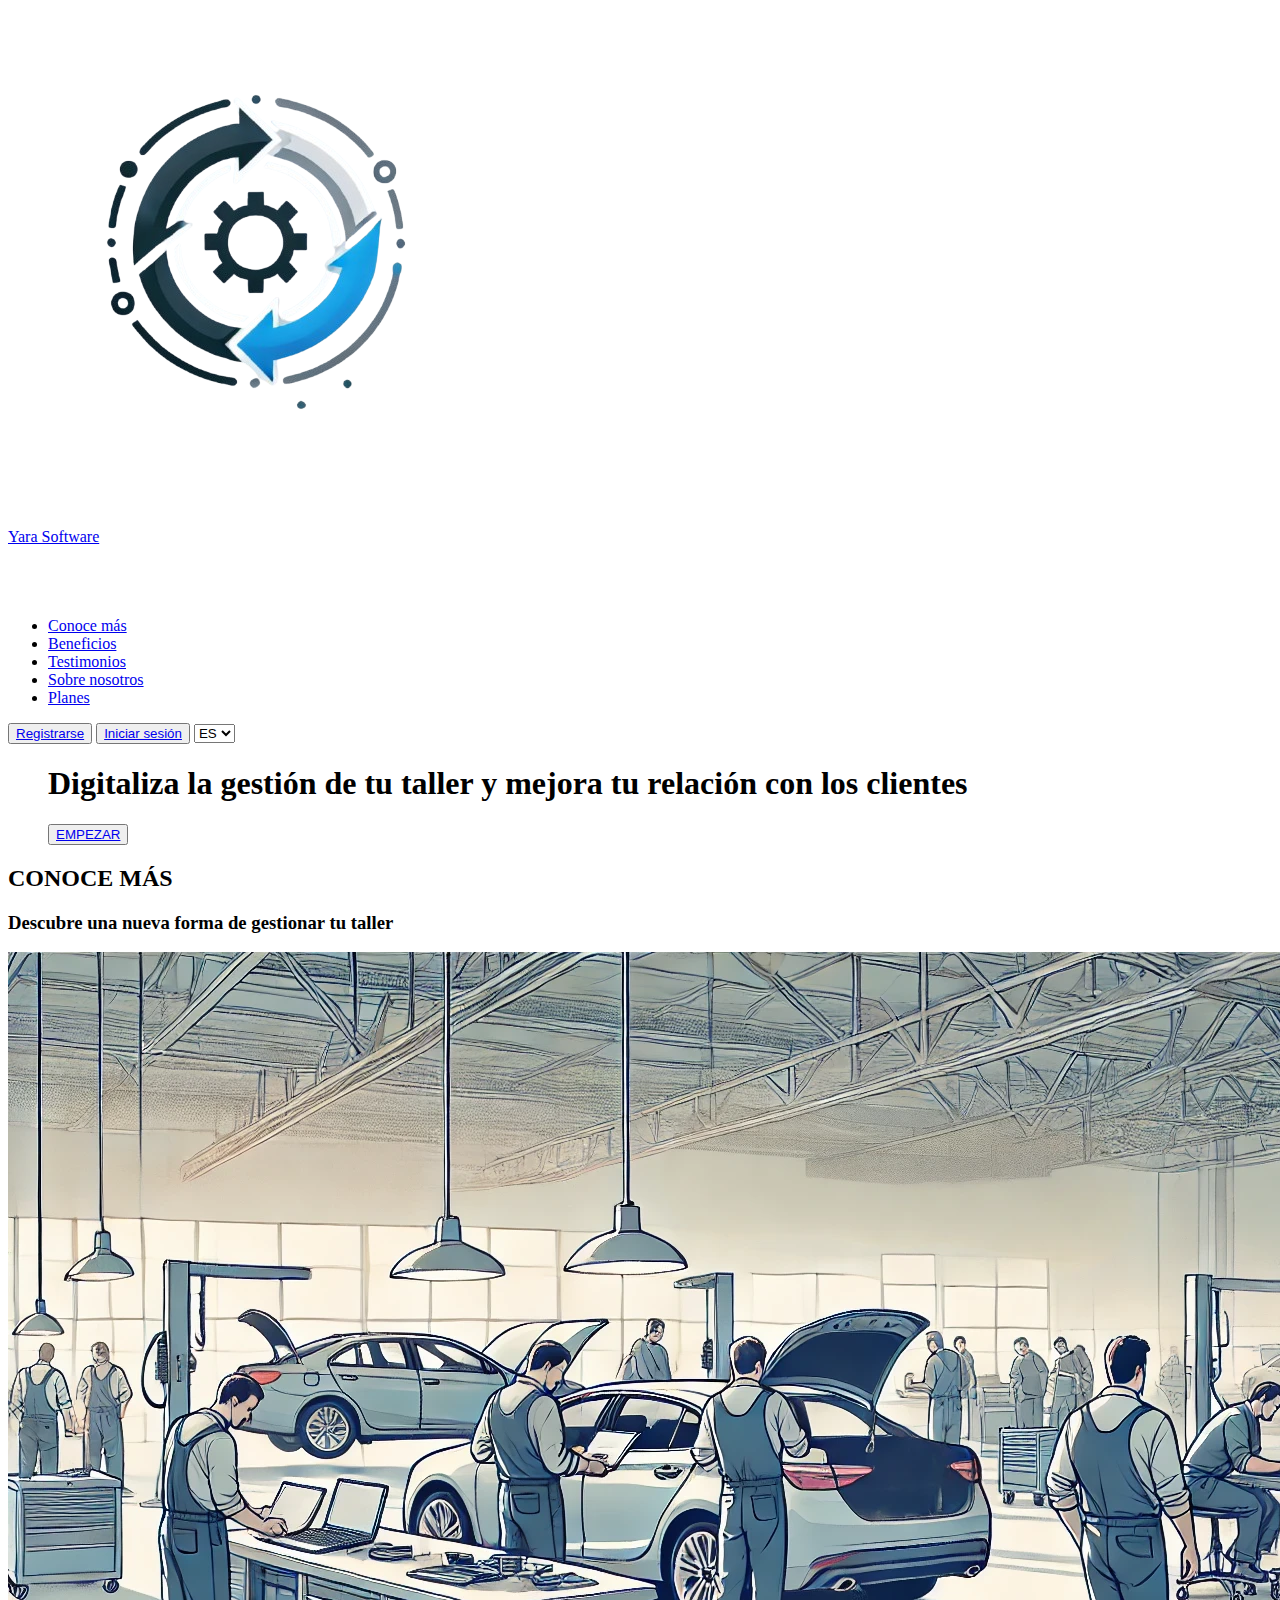
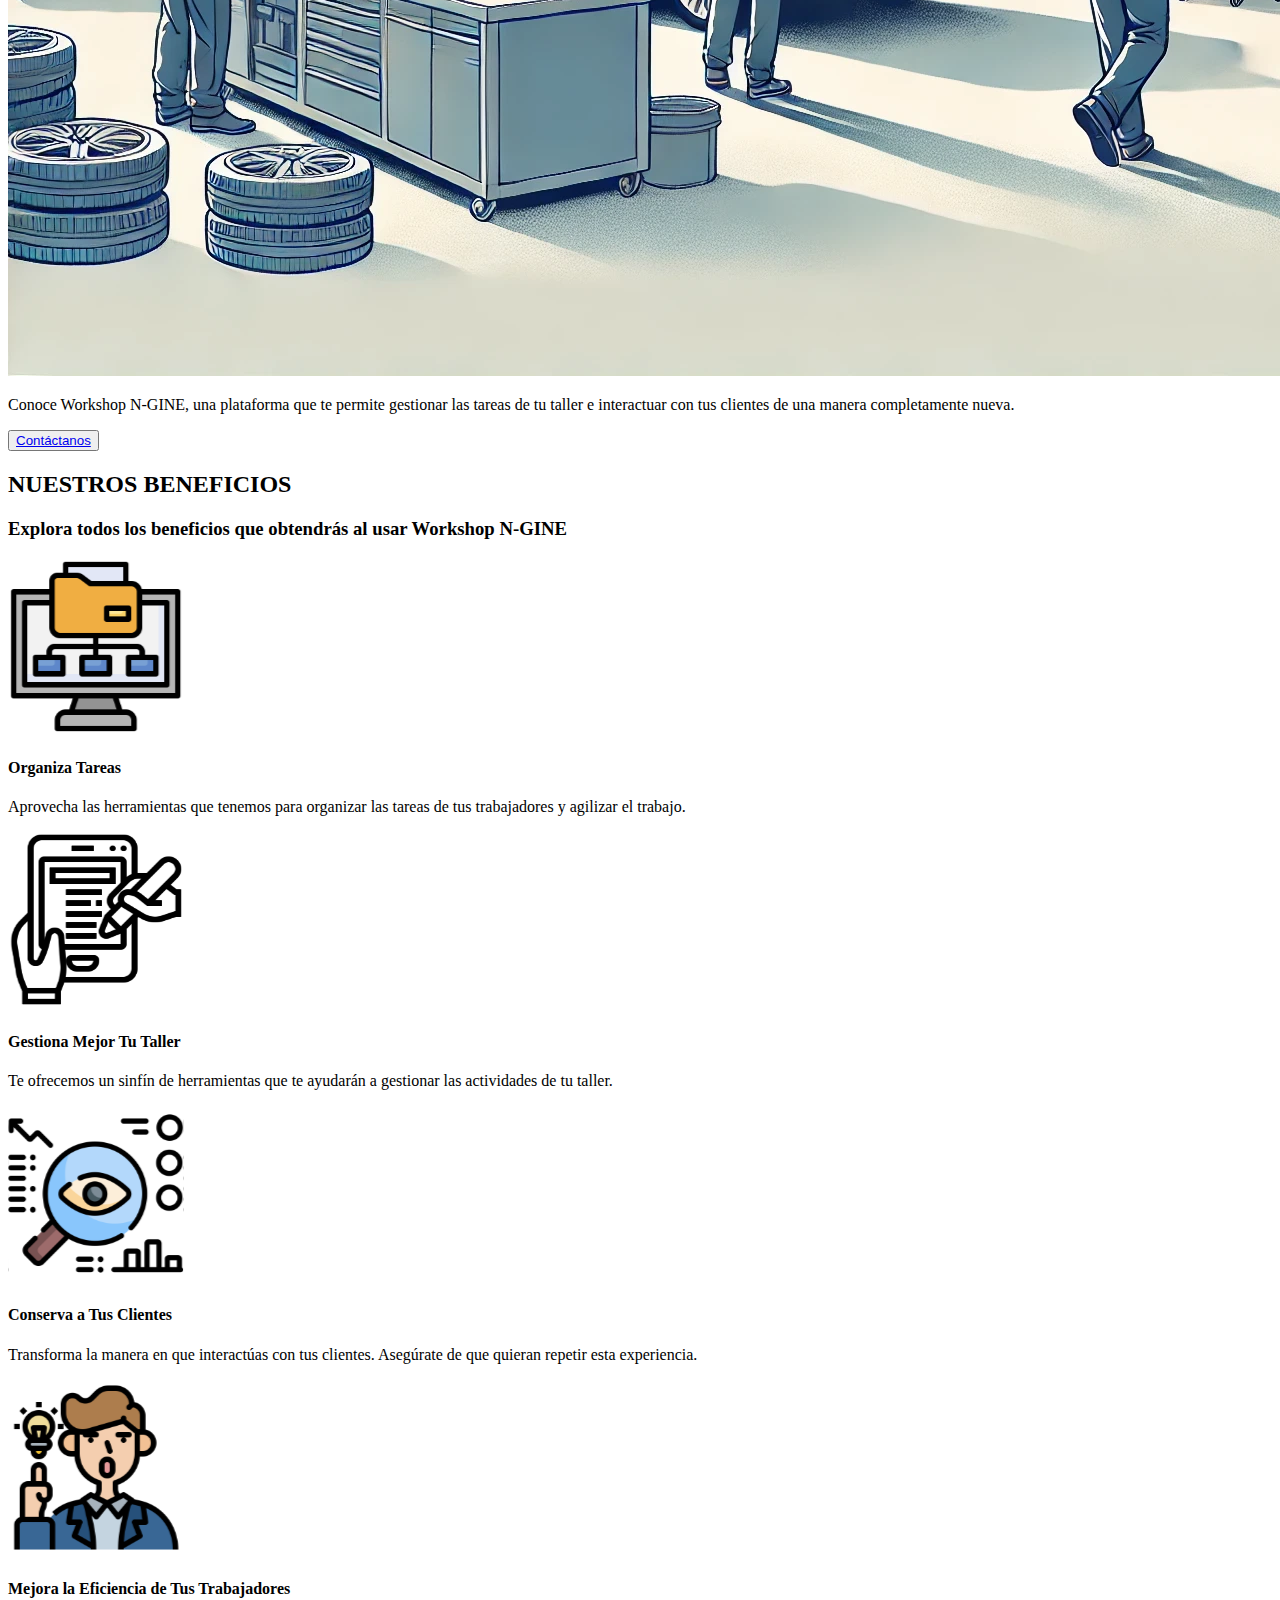
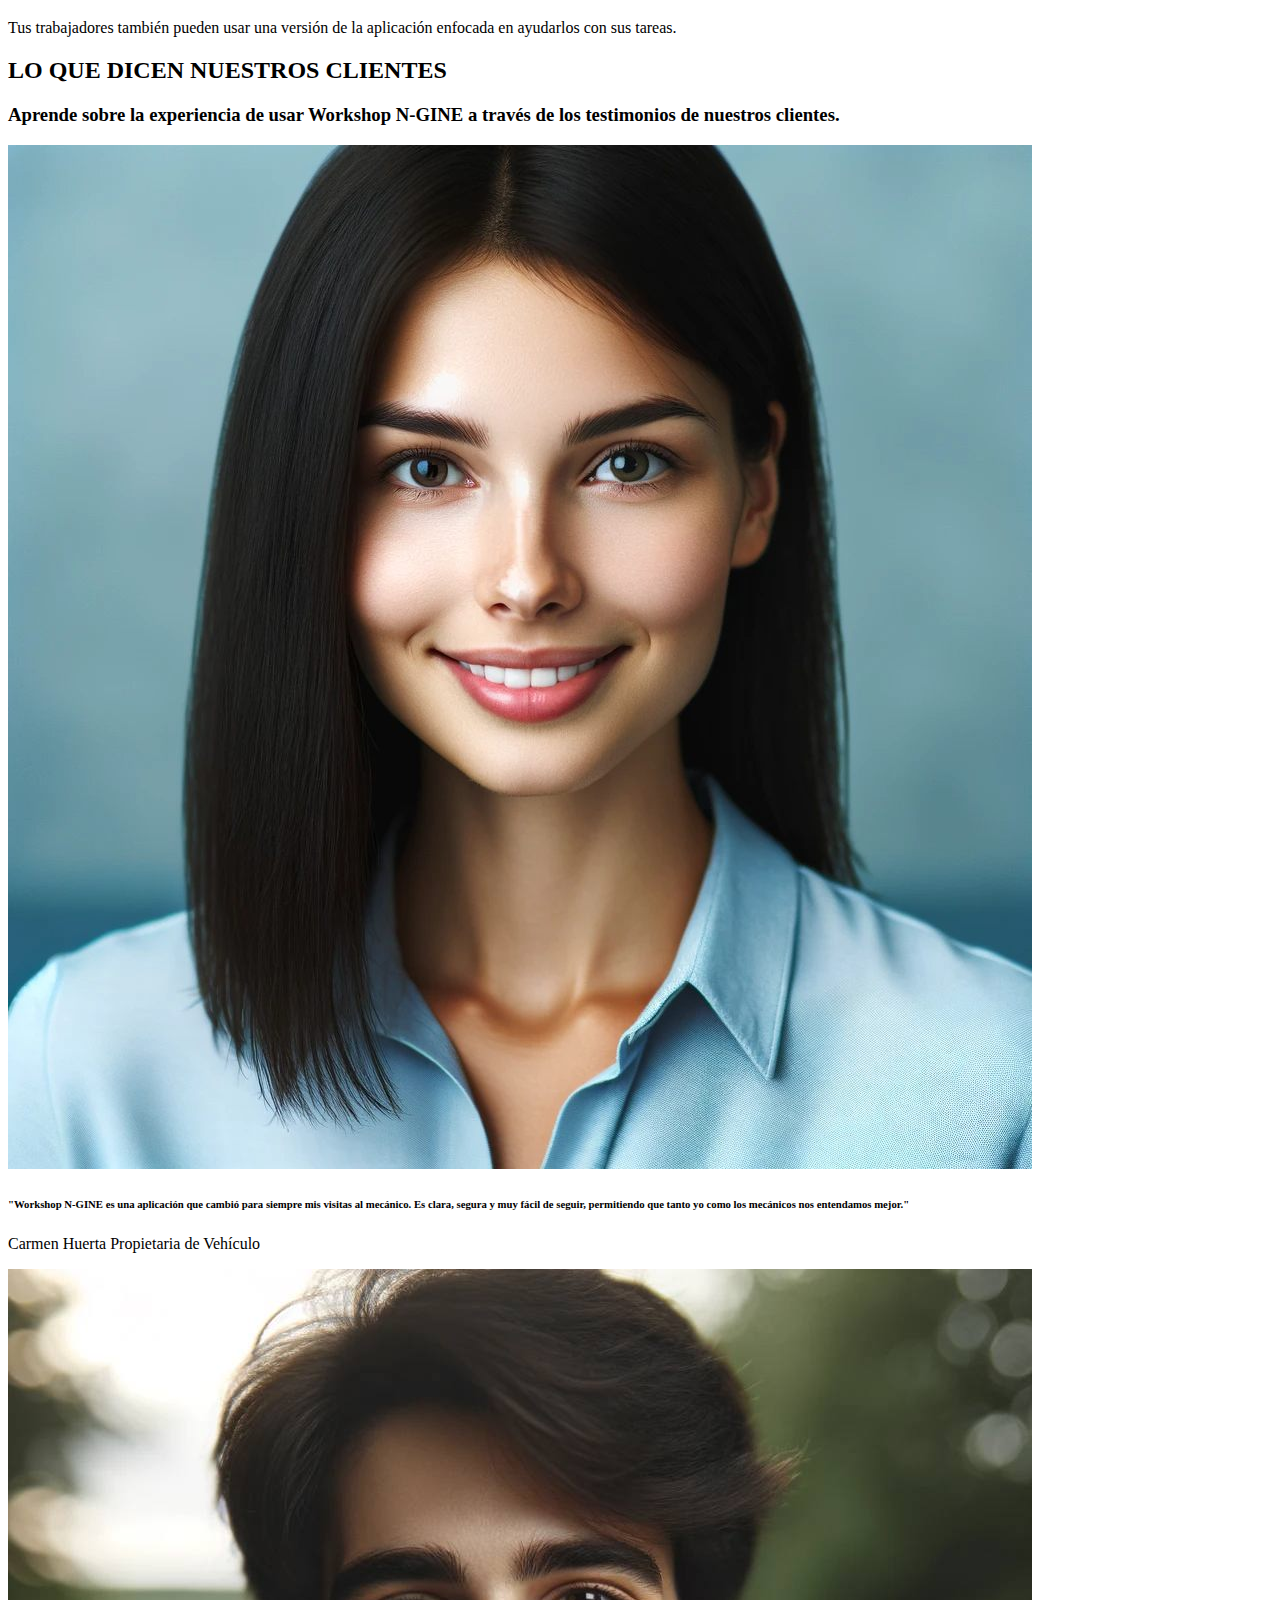
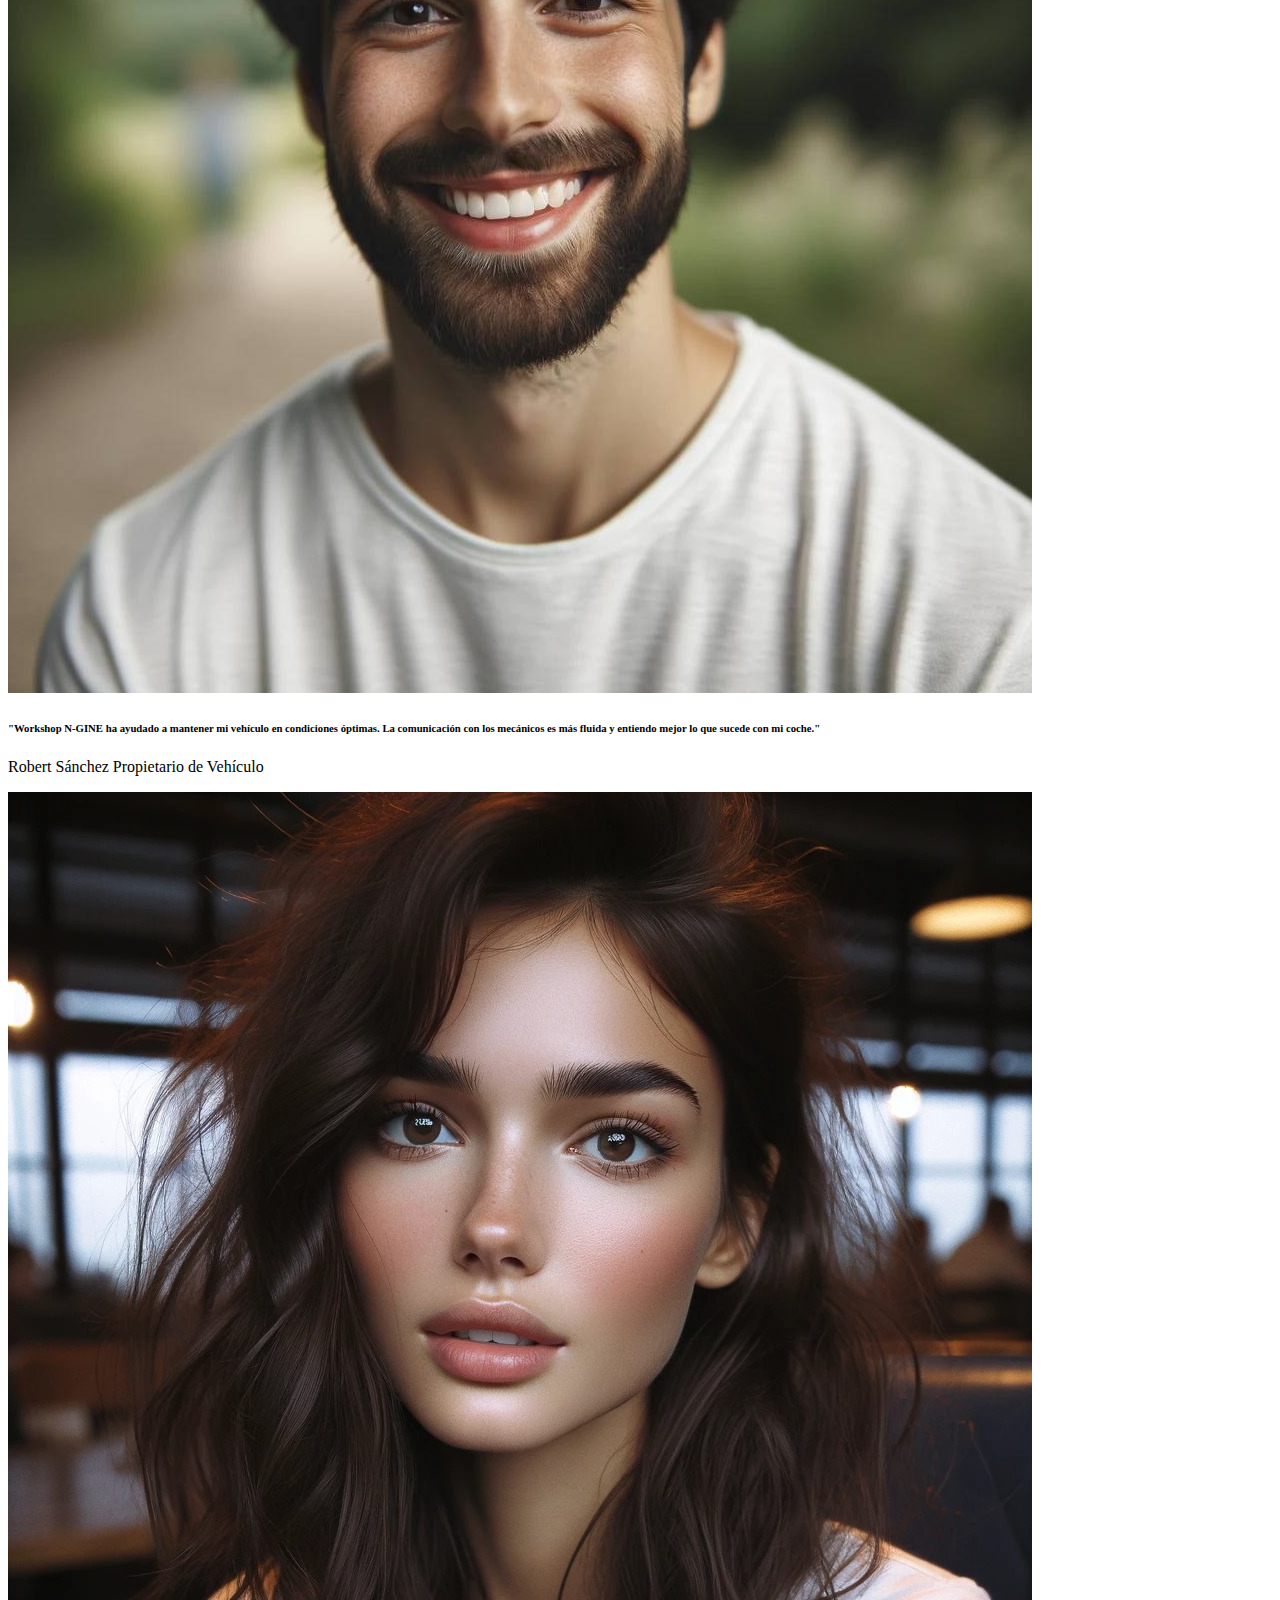
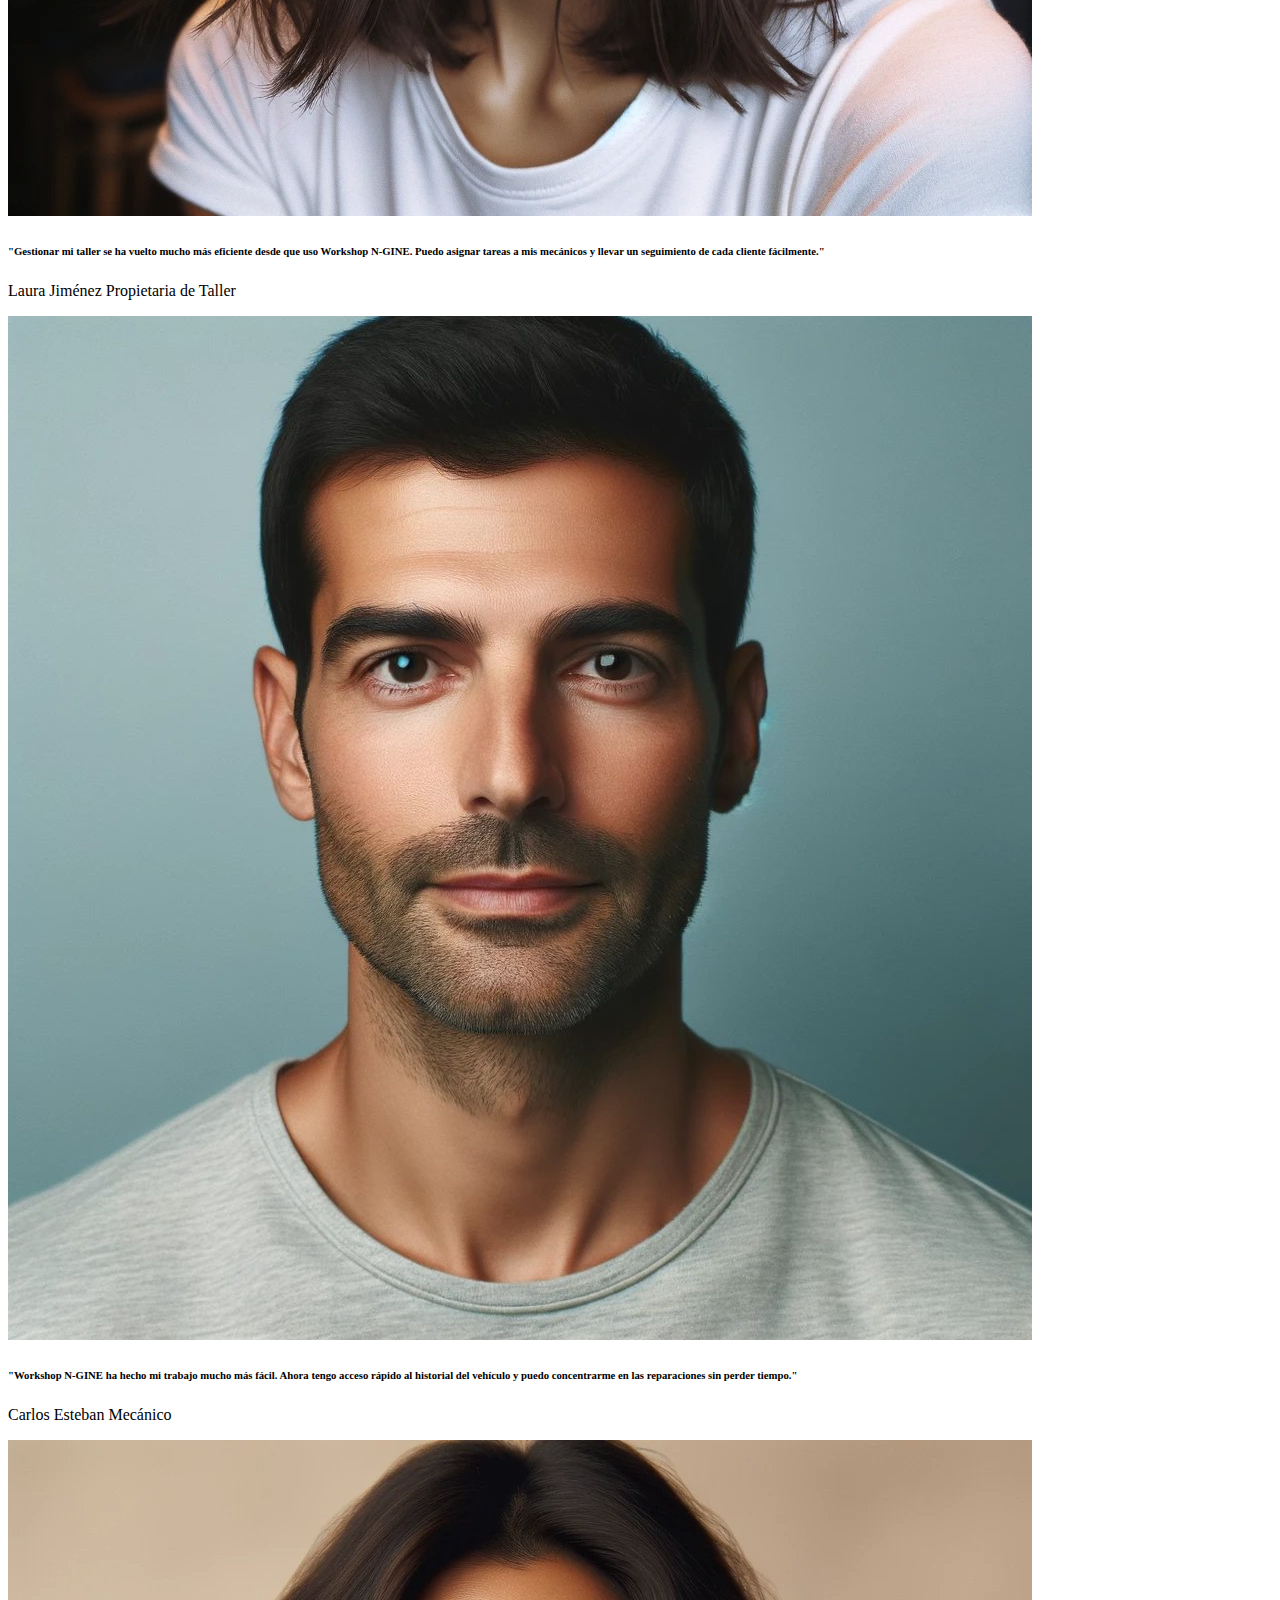
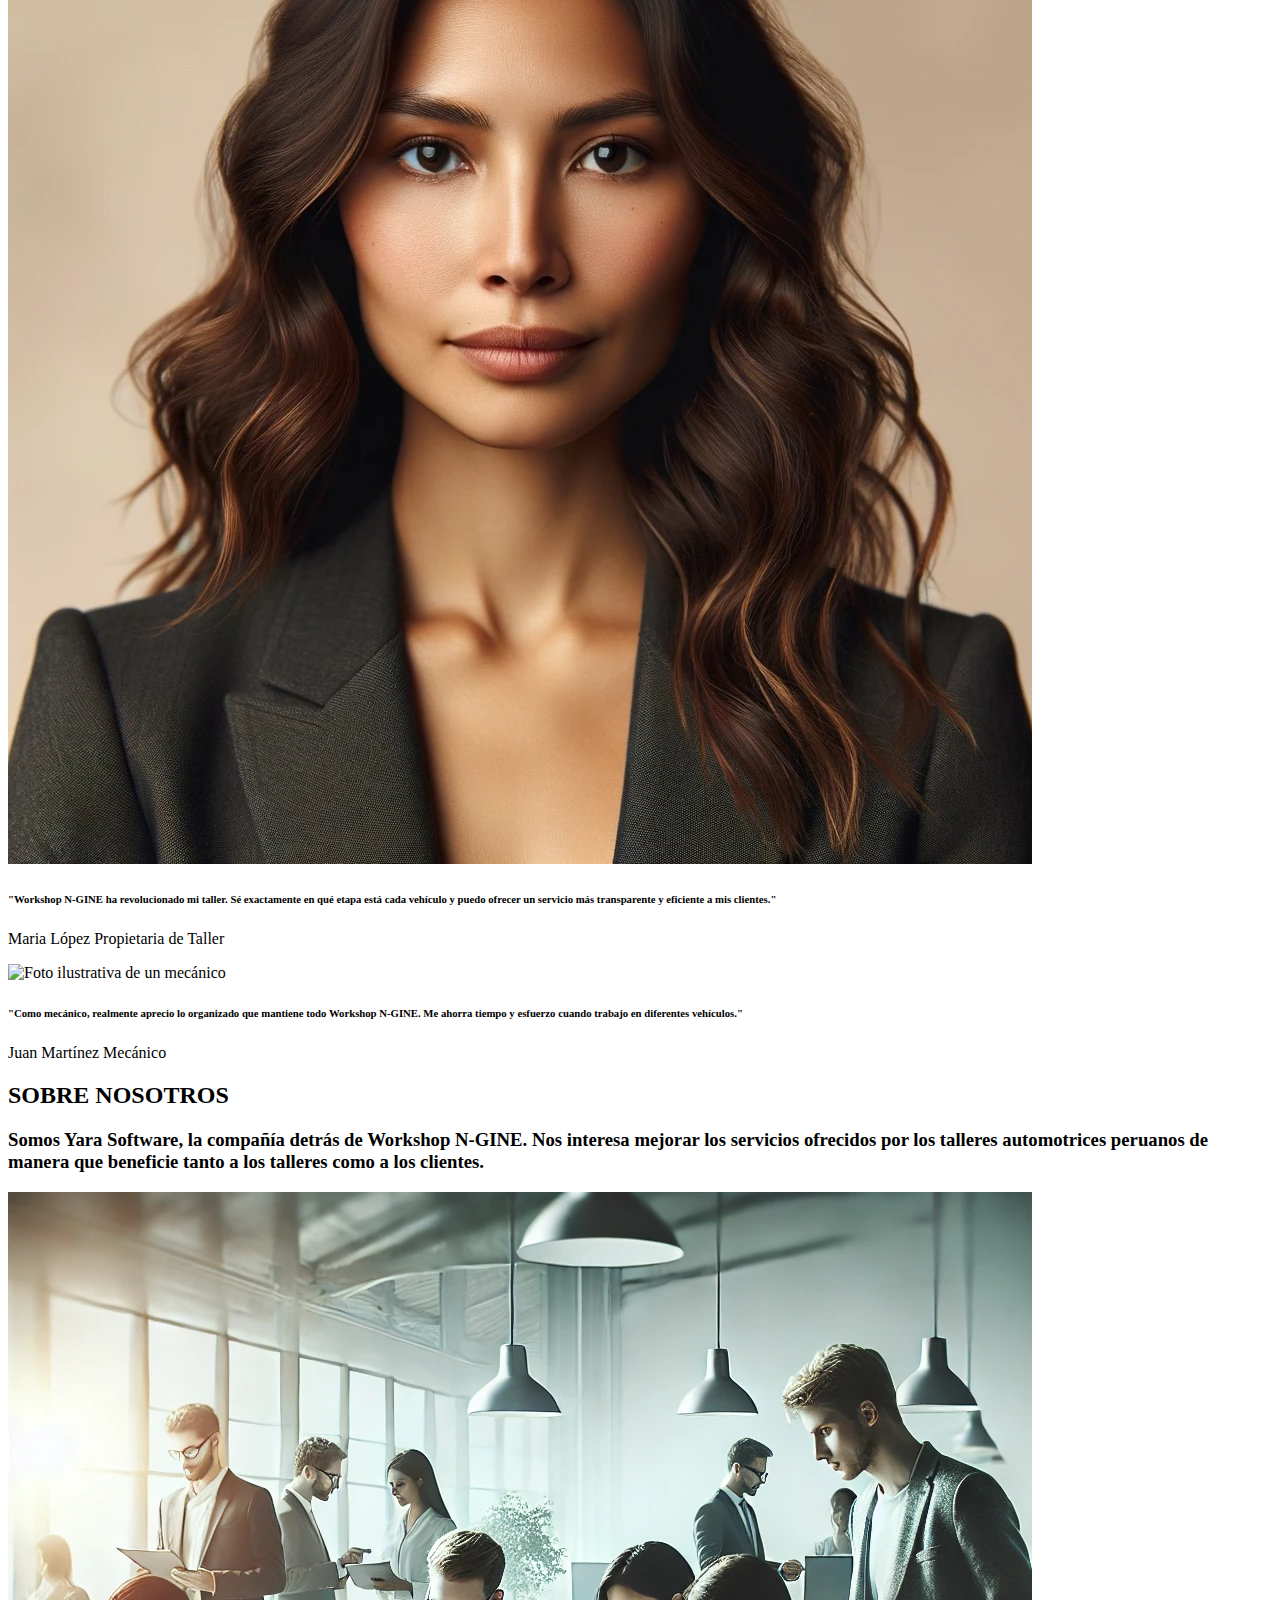
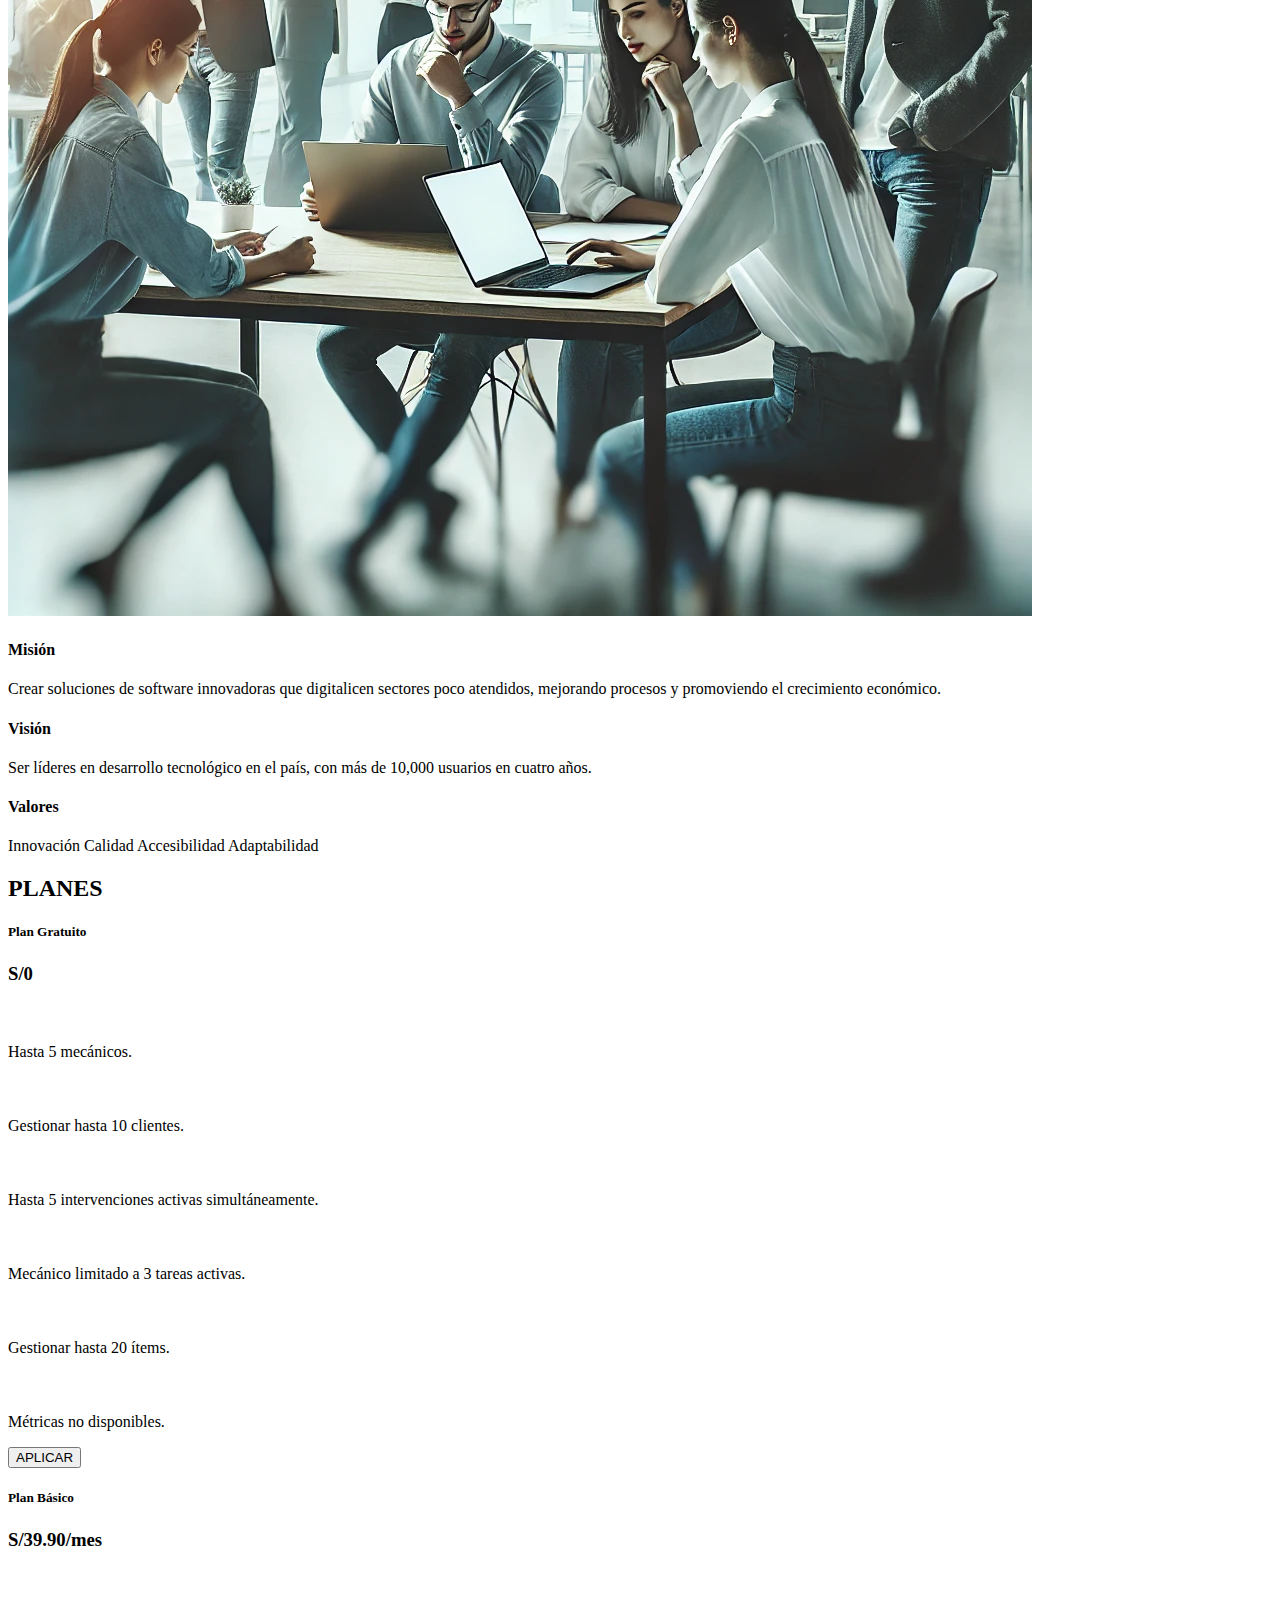
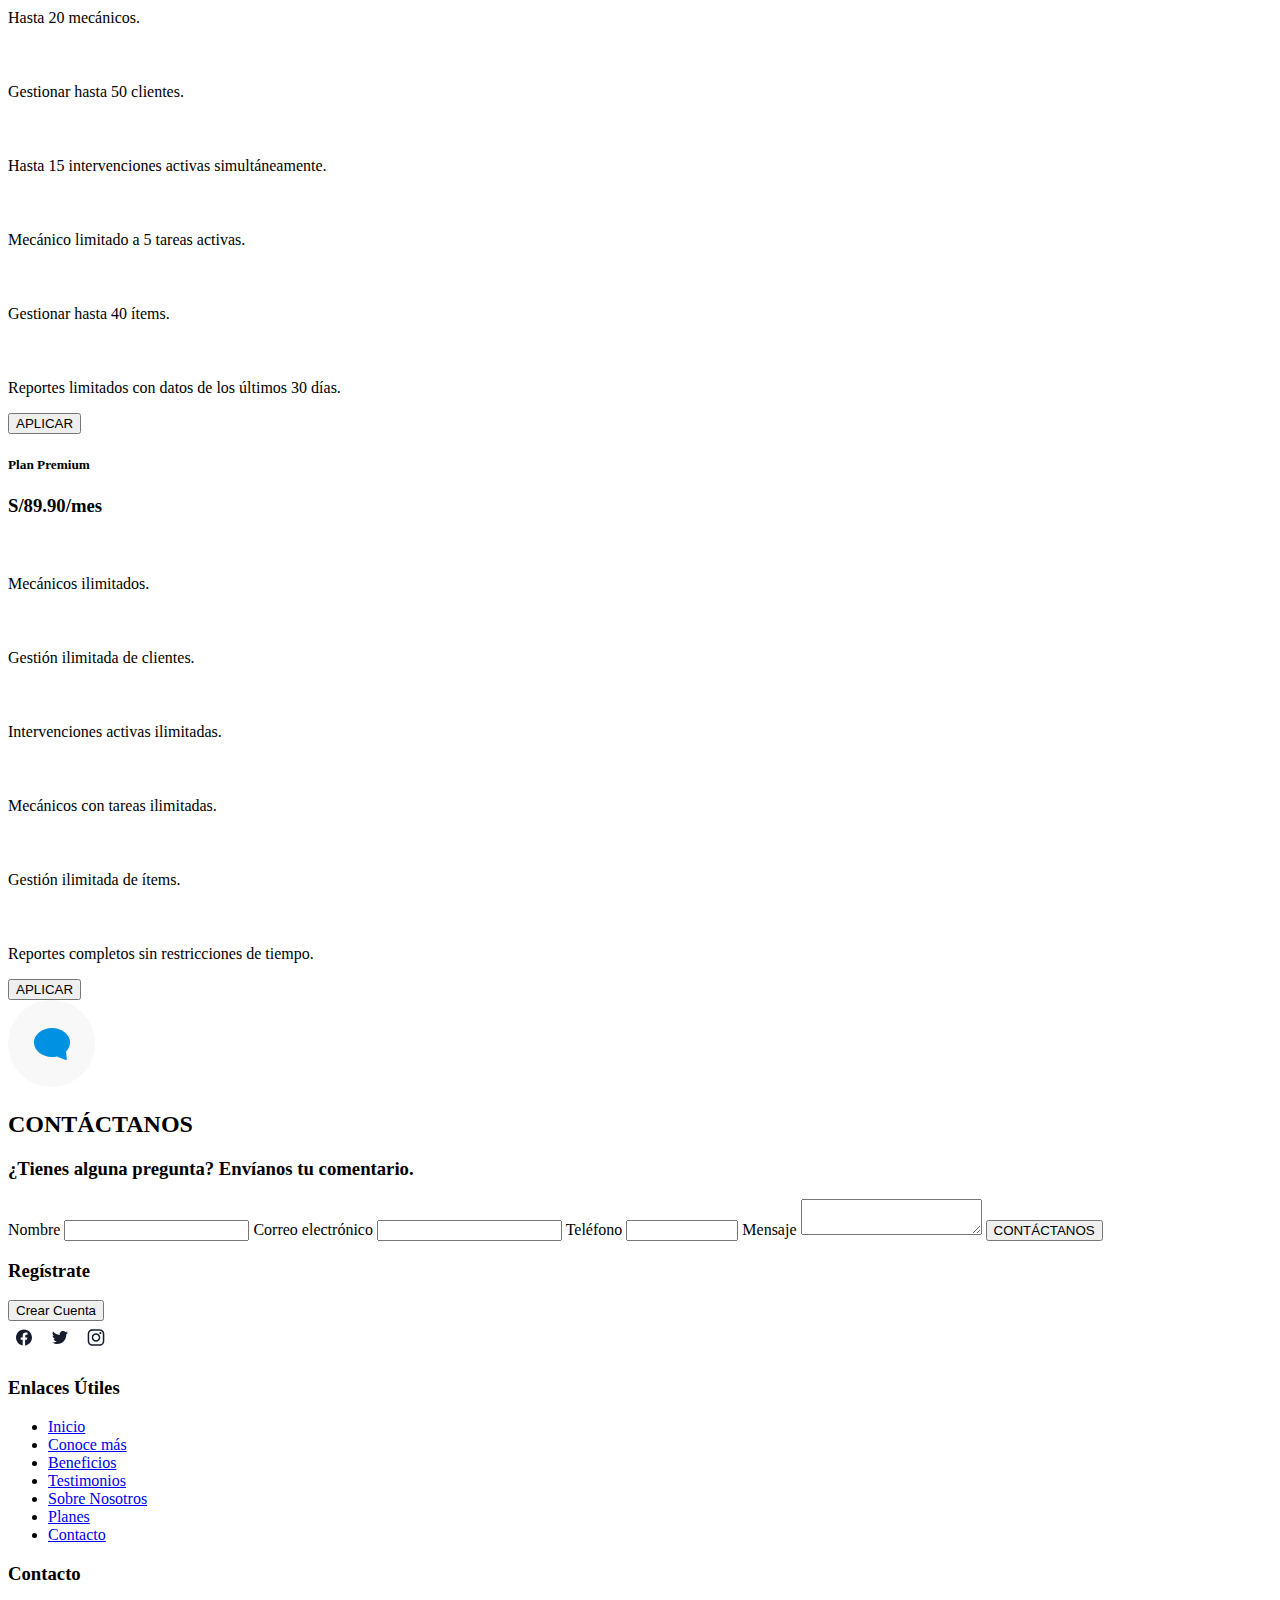
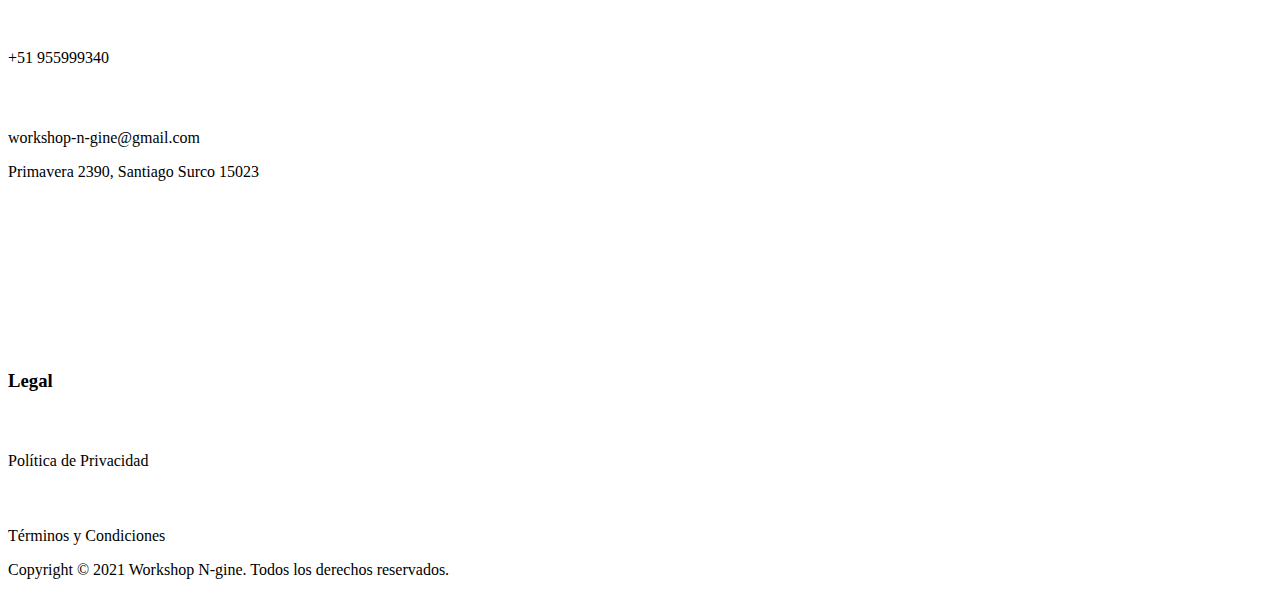
==== public/index-es.html @ 40c00418 "feat: add language switch functionality and static spanish page" ====
<!doctype html>
<html lang="es">
<head>
    <meta charset="UTF-8">
    <meta name="viewport" content="width=device-width, user-scalable=no, initial-scale=1.0, maximum-scale=1.0, minimum-scale=1.0">
    <meta http-equiv="X-UA-Compatible" content="ie=edge">
    <link rel="stylesheet" href="./css/main.css">
    <link rel="preconnect" href="https://fonts.googleapis.com">
    <link rel="preconnect" href="https://fonts.gstatic.com" crossorigin>
    <link href="https://fonts.googleapis.com/css2?family=Roboto:ital,wght@0,100;0,300;0,400;0,500;0,700;0,900;1,100;1,300;1,400;1,500;1,700;1,900&display=swap" rel="stylesheet">
    <title>Workshop N-GINE</title>
</head>
<body>
    <header class="header"  id="home">
        <nav class="navbar">
            <a class="navbar__logo" href="#home">
                <img src="./assets/img/logo.png" alt="Logo de Workshop N-GINE">
                <p>Yara Software</p>
            </a>
            <img class="navbar__icon-menu" id="display-button" src="./assets/icon/menu.svg" alt="Icono de menú">
            <div class="navbar__complete-list">
                <ul class="navbar__list">
                    <li class="navbar__link"><a href="#learn-more">Conoce más</a></li>
                    <li class="navbar__link"><a href="#benefits">Beneficios</a></li>
                    <li class="navbar__link"><a href="#testimonials">Testimonios</a></li>
                    <li class="navbar__link"><a href="#about-us">Sobre nosotros</a></li>
                    <li class="navbar__link"><a href="#plan">Planes</a></li>
                </ul>
                <div class="navbar__buttons">
                    <button class="navbar__button navbar__button--white"><a href="/">Registrarse</a></button>
                    <button class="navbar__button"><a href="/">Iniciar sesión</a></button>
                    <label class="language" for="language-select">
                        <select class="language__options" id="language-select">
                            <option class="language__option" value="es">ES</option>
                            <option class="language__option" value="en">EN</option>
                        </select>
                    </label>
                </div>
            </div>
        </nav>
        <figure class="banner">
            <figcaption class="banner__content">
                <h1 class="banner__title">Digitaliza la gestión de tu taller y mejora tu relación con los clientes</h1>
                <button class="banner__button"><a href="#learn-more">EMPEZAR</a></button>
            </figcaption>
        </figure>
    </header>
    <main class="main">
        <section class="know-more" id="learn-more">
            <div class="know-more__header">
                <h2 class="know-more__title">CONOCE MÁS</h2>
                <h3 class="know-more__subtitle">Descubre una nueva forma de gestionar tu taller</h3>
            </div>
            <img class="know-more__img" src="./assets/img/know-more.webp" alt="Foto ilustrativa aprender más">
            <div class="know-more__content">
                <p class="know-more__info">Conoce Workshop N-GINE, una plataforma que te permite gestionar las tareas de tu taller e interactuar con tus clientes de una manera completamente nueva.</p>
                <button class="know-more__button"><a href="#contact-us">Contáctanos</a></button>
            </div>
        </section>
        <section class="our-benefits" id="benefits">
            <div class="our-benefits__container">
                <div class="our-benefits__header">
                    <h2 class="our-benefits__title">NUESTROS BENEFICIOS</h2>
                    <h3 class="our-benefits__subtitle">Explora todos los beneficios que obtendrás al usar Workshop N-GINE</h3>
                </div>
                <div class="our-benefits__content">
                    <article class="our-benefits__card">
                        <img class="our-benefits__card-img" src="./assets/img/organize-tasks.svg" alt="foto ilustrativa del beneficio de organizar tareas">
                        <h4 class="our-benefits__card-title">Organiza Tareas</h4>
                        <p class="our-benefits__card-info">Aprovecha las herramientas que tenemos para organizar las tareas de tus trabajadores y agilizar el trabajo.</p>
                    </article>
                    <article class="our-benefits__card">
                        <img class="our-benefits__card-img" src="./assets/img/manage-workshop.svg" alt="foto ilustrativa del beneficio de gestionar mejor el taller">
                        <h4 class="our-benefits__card-title">Gestiona Mejor Tu Taller</h4>
                        <p class="our-benefits__card-info">Te ofrecemos un sinfín de herramientas que te ayudarán a gestionar las actividades de tu taller.</p>
                    </article>
                    <article class="our-benefits__card">
                        <img class="our-benefits__card-img" src="./assets/img/keep-clients.svg" alt="foto ilustrativa del beneficio de retener a los clientes">
                        <h4 class="our-benefits__card-title">Conserva a Tus Clientes</h4>
                        <p class="our-benefits__card-info">Transforma la manera en que interactúas con tus clientes. Asegúrate de que quieran repetir esta experiencia.</p>
                    </article>
                    <article class="our-benefits__card">
                        <img class="our-benefits__card-img" src="./assets/img/improve-worker-efficiency.svg" alt="foto ilustrativa del beneficio de mejorar la eficiencia de los mecánicos">
                        <h4 class="our-benefits__card-title">Mejora la Eficiencia de Tus Trabajadores</h4>
                        <p class="our-benefits__card-info">Tus trabajadores también pueden usar una versión de la aplicación enfocada en ayudarlos con sus tareas.</p>
                    </article>
                </div>
            </div>
        </section>
        <section class="testimonials" id="testimonials">
            <div class="testimonials__header">
                <h2 class="testimonials__title">LO QUE DICEN NUESTROS CLIENTES</h2>
                <h3 class="testimonials__subtitle">Aprende sobre la experiencia de usar Workshop N-GINE a través de los testimonios de nuestros clientes.</h3>
            </div>
            <div class="testimonials__content">
                <article class="testimonials__card">
                    <img class="testimonials__person-photo" src="./assets/img/testimonial1.jpg" alt="Foto ilustrativa de un beneficiario">
                    <h6 class="testimonials__comment">"Workshop N-GINE es una aplicación que cambió para siempre mis visitas al mecánico. Es clara, segura y muy fácil de seguir, permitiendo que tanto yo como los mecánicos nos entendamos mejor."</h6>
                    <p class="testimonials__person">
                        <span>Carmen Huerta</span>
                        <span>Propietaria de Vehículo</span>
                    </p>
                </article>
                <article class="testimonials__card">
                    <img class="testimonials__person-photo" src="./assets/img/testimonial2.jpg" alt="Foto ilustrativa de un propietario de vehículo">
                    <h6 class="testimonials__comment">"Workshop N-GINE ha ayudado a mantener mi vehículo en condiciones óptimas. La comunicación con los mecánicos es más fluida y entiendo mejor lo que sucede con mi coche."</h6>
                    <p class="testimonials__person">
                        <span>Robert Sánchez</span>
                        <span>Propietario de Vehículo</span>
                    </p>
                </article>
                <article class="testimonials__card">
                    <img class="testimonials__person-photo" src="./assets/img/testimonial3.jpg" alt="Foto ilustrativa de un propietario de taller">
                    <h6 class="testimonials__comment">"Gestionar mi taller se ha vuelto mucho más eficiente desde que uso Workshop N-GINE. Puedo asignar tareas a mis mecánicos y llevar un seguimiento de cada cliente fácilmente."</h6>
                    <p class="testimonials__person">
                        <span>Laura Jiménez</span>
                        <span>Propietaria de Taller</span>
                    </p>
                </article>
                <article class="testimonials__card">
                    <img class="testimonials__person-photo" src="./assets/img/testimonial4.jpg" alt="Foto ilustrativa de un mecánico">
                    <h6 class="testimonials__comment">"Workshop N-GINE ha hecho mi trabajo mucho más fácil. Ahora tengo acceso rápido al historial del vehículo y puedo concentrarme en las reparaciones sin perder tiempo."</h6>
                    <p class="testimonials__person">
                        <span>Carlos Esteban</span>
                        <span>Mecánico</span>
                    </p>
                </article>
                <article class="testimonials__card">
                    <img class="testimonials__person-photo" src="./assets/img/testimonial5.jpg" alt="Foto ilustrativa de un propietario de taller">
                    <h6 class="testimonials__comment">"Workshop N-GINE ha revolucionado mi taller. Sé exactamente en qué etapa está cada vehículo y puedo ofrecer un servicio más transparente y eficiente a mis clientes."</h6>
                    <p class="testimonials__person">
                        <span>Maria López</span>
                        <span>Propietaria de Taller</span>
                    </p>
                </article>
                <article class="testimonials__card">
                    <img class="testimonials__person-photo" src="https://thispersondoesnotexist.com/" alt="Foto ilustrativa de un mecánico">
                    <h6 class="testimonials__comment">"Como mecánico, realmente aprecio lo organizado que mantiene todo Workshop N-GINE. Me ahorra tiempo y esfuerzo cuando trabajo en diferentes vehículos."</h6>
                    <p class="testimonials__person">
                        <span>Juan Martínez</span>
                        <span>Mecánico</span>
                    </p>
                </article>
            </div>
        </section>
        <section class="about-us" id="about-us">
            <div class="about-us__container">
                <div class="about-us__content">
                    <h2 class="about-us__title">SOBRE NOSOTROS</h2>
                    <h3 class="about-us__info">Somos Yara Software, la compañía detrás de Workshop N-GINE. Nos interesa mejorar los servicios ofrecidos por los talleres automotrices peruanos de manera que beneficie tanto a los talleres como a los clientes.</h3>
                </div>
                <img class="about-us__img" src="./assets/img/about-us.webp" alt="Foto ilustrativa del equipo de Yara Software">
                <div class="about-us__details">
                    <div class="about-us__card">
                        <div class="about-us__front">
                            <h4>Misión</h4>
                        </div>
                        <div class="about-us__back">
                            <p>Crear soluciones de software innovadoras que digitalicen sectores poco atendidos, mejorando procesos y promoviendo el crecimiento económico.</p>
                        </div>
                    </div>
                    <div class="about-us__card">
                        <div class="about-us__front">
                            <h4>Visión</h4>
                        </div>
                        <div class="about-us__back">
                            <p>Ser líderes en desarrollo tecnológico en el país, con más de 10,000 usuarios en cuatro años.</p>
                        </div>
                    </div>
                    <div class="about-us__card">
                        <div class="about-us__front">
                            <h4>Valores</h4>
                        </div>
                        <div class="about-us__back">
                            <p>
                                <span>Innovación</span>
                                <span>Calidad</span>
                                <span>Accesibilidad</span>
                                <span>Adaptabilidad</span>
                            </p>
                        </div>
                    </div>
                </div>
            </div>
        </section>
        <section class="plan" id="plan">
            <div class="plan__container">
                <h2 class="plan__title">PLANES</h2>
                <div class="plan__content">
                    <article class="plan-card">
                        <div class="plan-card__header">
                            <h5>Plan Gratuito</h5>
                        </div>
                        <div class="plan-card__body">
                            <h3>S/0</h3>
                        </div>
                        <div class="plan-card__line"></div>
                        <div class="plan-card__footer">
                            <div class="plan-card__feature">
                                <img src="./assets/icon/check.svg" alt="icono de característica del plan">
                                <p>Hasta 5 mecánicos.</p>
                            </div>
                            <div class="plan-card__feature">
                                <img src="./assets/icon/check.svg" alt="icono de característica del plan">
                                <p>Gestionar hasta 10 clientes.</p>
                            </div>
                            <div class="plan-card__feature">
                                <img src="./assets/icon/check.svg" alt="icono de característica del plan">
                                <p>Hasta 5 intervenciones activas simultáneamente.</p>
                            </div>
                            <div class="plan-card__feature">
                                <img src="./assets/icon/check.svg" alt="icono de característica del plan">
                                <p>Mecánico limitado a 3 tareas activas.</p>
                            </div>
                            <div class="plan-card__feature">
                                <img src="./assets/icon/check.svg" alt="icono de característica del plan">
                                <p>Gestionar hasta 20 ítems.</p>
                            </div>
                            <div class="plan-card__feature">
                                <img src="./assets/icon/check.svg" alt="icono de característica del plan">
                                <p>Métricas no disponibles.</p>
                            </div>
                            <button class="plan-card__button">APLICAR</button>
                        </div>
                    </article>
                    <article class="plan-card">
                        <div class="plan-card__header">
                            <h5>Plan Básico</h5>
                        </div>
                        <div class="plan-card__body">
                            <h3>S/39.90/mes</h3>
                        </div>
                        <div class="plan-card__line"></div>
                        <div class="plan-card__footer">
                            <div class="plan-card__feature">
                                <img src="./assets/icon/check.svg" alt="icono de característica del plan">
                                <p>Hasta 20 mecánicos.</p>
                            </div>
                            <div class="plan-card__feature">
                                <img src="./assets/icon/check.svg" alt="icono de característica del plan">
                                <p>Gestionar hasta 50 clientes.</p>
                            </div>
                            <div class="plan-card__feature">
                                <img src="./assets/icon/check.svg" alt="icono de característica del plan">
                                <p>Hasta 15 intervenciones activas simultáneamente.</p>
                            </div>
                            <div class="plan-card__feature">
                                <img src="./assets/icon/check.svg" alt="icono de característica del plan">
                                <p>Mecánico limitado a 5 tareas activas.</p>
                            </div>
                            <div class="plan-card__feature">
                                <img src="./assets/icon/check.svg" alt="icono de característica del plan">
                                <p>Gestionar hasta 40 ítems.</p>
                            </div>
                            <div class="plan-card__feature">
                                <img src="./assets/icon/check.svg" alt="icono de característica del plan">
                                <p>Reportes limitados con datos de los últimos 30 días.</p>
                            </div>
                            <button class="plan-card__button">APLICAR</button>
                        </div>
                    </article>
                    <article class="plan-card plan-card--bg-dark">
                        <div class="plan-card__header">
                            <h5>Plan Premium</h5>
                        </div>
                        <div class="plan-card__body">
                            <h3>S/89.90/mes</h3>
                        </div>
                        <div class="plan-card__line"></div>
                        <div class="plan-card__footer">
                            <div class="plan-card__feature">
                                <img src="./assets/icon/check.svg" alt="icono de característica del plan">
                                <p>Mecánicos ilimitados.</p>
                            </div>
                            <div class="plan-card__feature">
                                <img src="./assets/icon/check.svg" alt="icono de característica del plan">
                                <p>Gestión ilimitada de clientes.</p>
                            </div>
                            <div class="plan-card__feature">
                                <img src="./assets/icon/check.svg" alt="icono de característica del plan">
                                <p>Intervenciones activas ilimitadas.</p>
                            </div>
                            <div class="plan-card__feature">
                                <img src="./assets/icon/check.svg" alt="icono de característica del plan">
                                <p>Mecánicos con tareas ilimitadas.</p>
                            </div>
                            <div class="plan-card__feature">
                                <img src="./assets/icon/check.svg" alt="icono de característica del plan">
                                <p>Gestión ilimitada de ítems.</p>
                            </div>
                            <div class="plan-card__feature">
                                <img src="./assets/icon/check.svg" alt="icono de característica del plan">
                                <p>Reportes completos sin restricciones de tiempo.</p>
                            </div>
                            <button class="plan-card__button">APLICAR</button>
                        </div>
                    </article>
                </div>
            </div>
        </section>
        <section class="contact-form" id="contact-us">
            <div class="contact-form__container">
                <div class="contact-form__header">
                    <div class="contact-form__complete-title">
                        <img class="contact-form__icon" src="./assets/icon/contact.svg" alt="icono de contacto">
                        <h2 class="contact-form__title">CONTÁCTANOS</h2>
                    </div>
                    <h3 class="contact-form__subtitle">¿Tienes alguna pregunta? Envíanos tu comentario.</h3>
                </div>
                <form class="contact-form__form" action="">
                    <label class="contact-form__label" for="name">
                        <span>Nombre</span>
                        <input class="contact-form__input" id="name" type="text" required>
                    </label>
                    <label class="contact-form__label" for="email">
                        <span>Correo electrónico</span>
                        <input class="contact-form__input" id="email" type="email" required>
                    </label>
                    <label class="contact-form__label" for="phone">
                        <span>Teléfono</span>
                        <input class="contact-form__input" id="phone" type="number" min="900000000" max="999999999" required>
                    </label>
                    <label class="contact-form__label" for="message">
                        <span>Mensaje</span>
                        <textarea class="contact-form_input contact-form_input--large" id="message" type="text"></textarea>
                    </label>
                    <input class="contact-form__button" type="submit" value="CONTÁCTANOS"></input>
                </form>
            </div>
        </section>
    </main>
    <footer class="footer">
        <section class="footer__content">
            <div class="sign-up">
                <h3 class="sign-up__title">Regístrate</h3>
                <button class="sign-up__button">Crear Cuenta</button>
                <div class="sign-up__social">
                    <img src="./assets/icon/facebook.svg" alt="Logotipo de Facebook">
                    <img src="./assets/icon/twitter.svg" alt="Logotipo de Twitter">
                    <img src="./assets/icon/instagram.svg" alt="Logotipo de Instagram">
                </div>
            </div>
            <div class="useful-links">
                <h3 class="useful-links__title">Enlaces Útiles</h3>
                <ul class="useful-links__list">
                    <li class="useful-links__item"><a href="#home">Inicio</a></li>
                    <li class="useful-links__item"><a href="#learn-more">Conoce más</a></li>
                    <li class="useful-links__item"><a href="#benefits">Beneficios</a></li>
                    <li class="useful-links__item"><a href="#testimonials">Testimonios</a></li>
                    <li class="useful-links__item"><a href="#about-us">Sobre Nosotros</a></li>
                    <li class="useful-links__item"><a href="#plan">Planes</a></li>
                    <li class="useful-links__item"><a href="#contact-us">Contacto</a></li>
                </ul>
            </div>
            <div class="contact">
                <h3 class="contact__title">Contacto</h3>
                <div class="contact__info">
                    <div class="contact__item">
                        <img src="./assets/icon/Phone.svg" alt="Icono de teléfono">
                        <p>+51 955999340</p>
                    </div>
                    <div class="contact__item">
                        <img src="./assets/icon/email.svg" alt="Icono de email">
                        <p>workshop-n-gine@gmail.com</p>
                    </div>
                    <div class="contact__item">
                        <i class="bi bi-geo-alt-fill"></i>
                        <p>Primavera 2390, Santiago Surco 15023</p>
                    </div>
                    <div class="contact__map">
                        <iframe src="https://www.google.com/maps/embed?pb=!1m18!1m12!1m3!1d3901.1182830541707!2d-76.96548062405142!3d-12.104054188137306!2m3!1f0!2f0!3f0!3m2!1i1024!2i768!4f13.1!3m3!1m2!1s0x9105c70ab77498c1%3A0xcce9f50642e7c684!2sUniversidad%20Peruana%20de%20Ciencias%20Aplicadas!5e0!3m2!1ses-419!2spe!4v1717644859991!5m2!1ses-419!2spe" width="100%" height="100%" frameborder="0" style="border:0" allowfullscreen></iframe>
                    </div>
                </div>
            </div>
            <div class="legal">
                <h3 class="legal__title">Legal</h3>
                <div class="legal__links">
                    <div class="legal__link">
                        <img src="./assets/icon/double-arrow.svg" alt="Icono de flecha doble">
                        <p>Política de Privacidad</p>
                    </div>
                    <div class="legal__link">
                        <img src="./assets/icon/double-arrow.svg" alt="Icono de flecha doble">
                        <p>Términos y Condiciones</p>
                    </div>
                </div>
            </div>
        </section>
        <p class="footer__copyright">Copyright © 2021 Workshop N-gine. Todos los derechos reservados.</p>
    </footer>
    <script type="module" src="./js/main.js"></script>
</body>
</html>
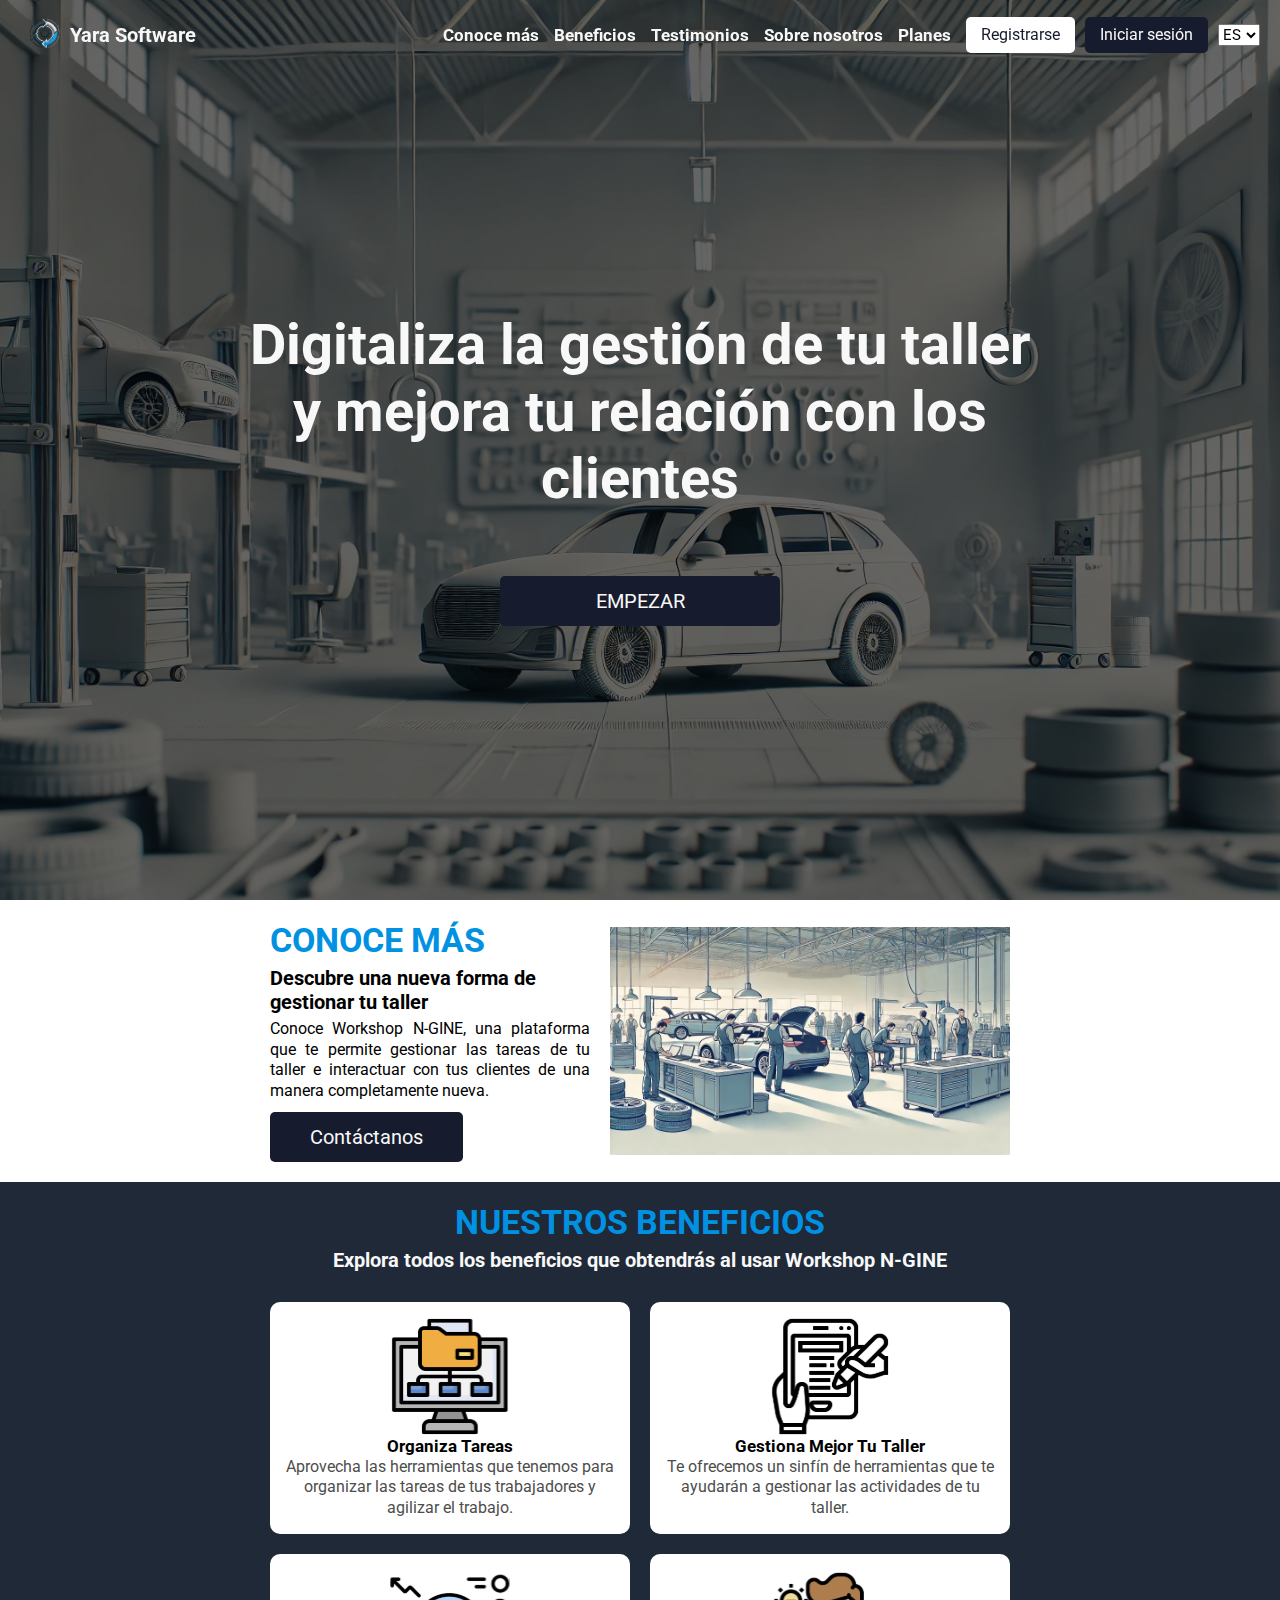
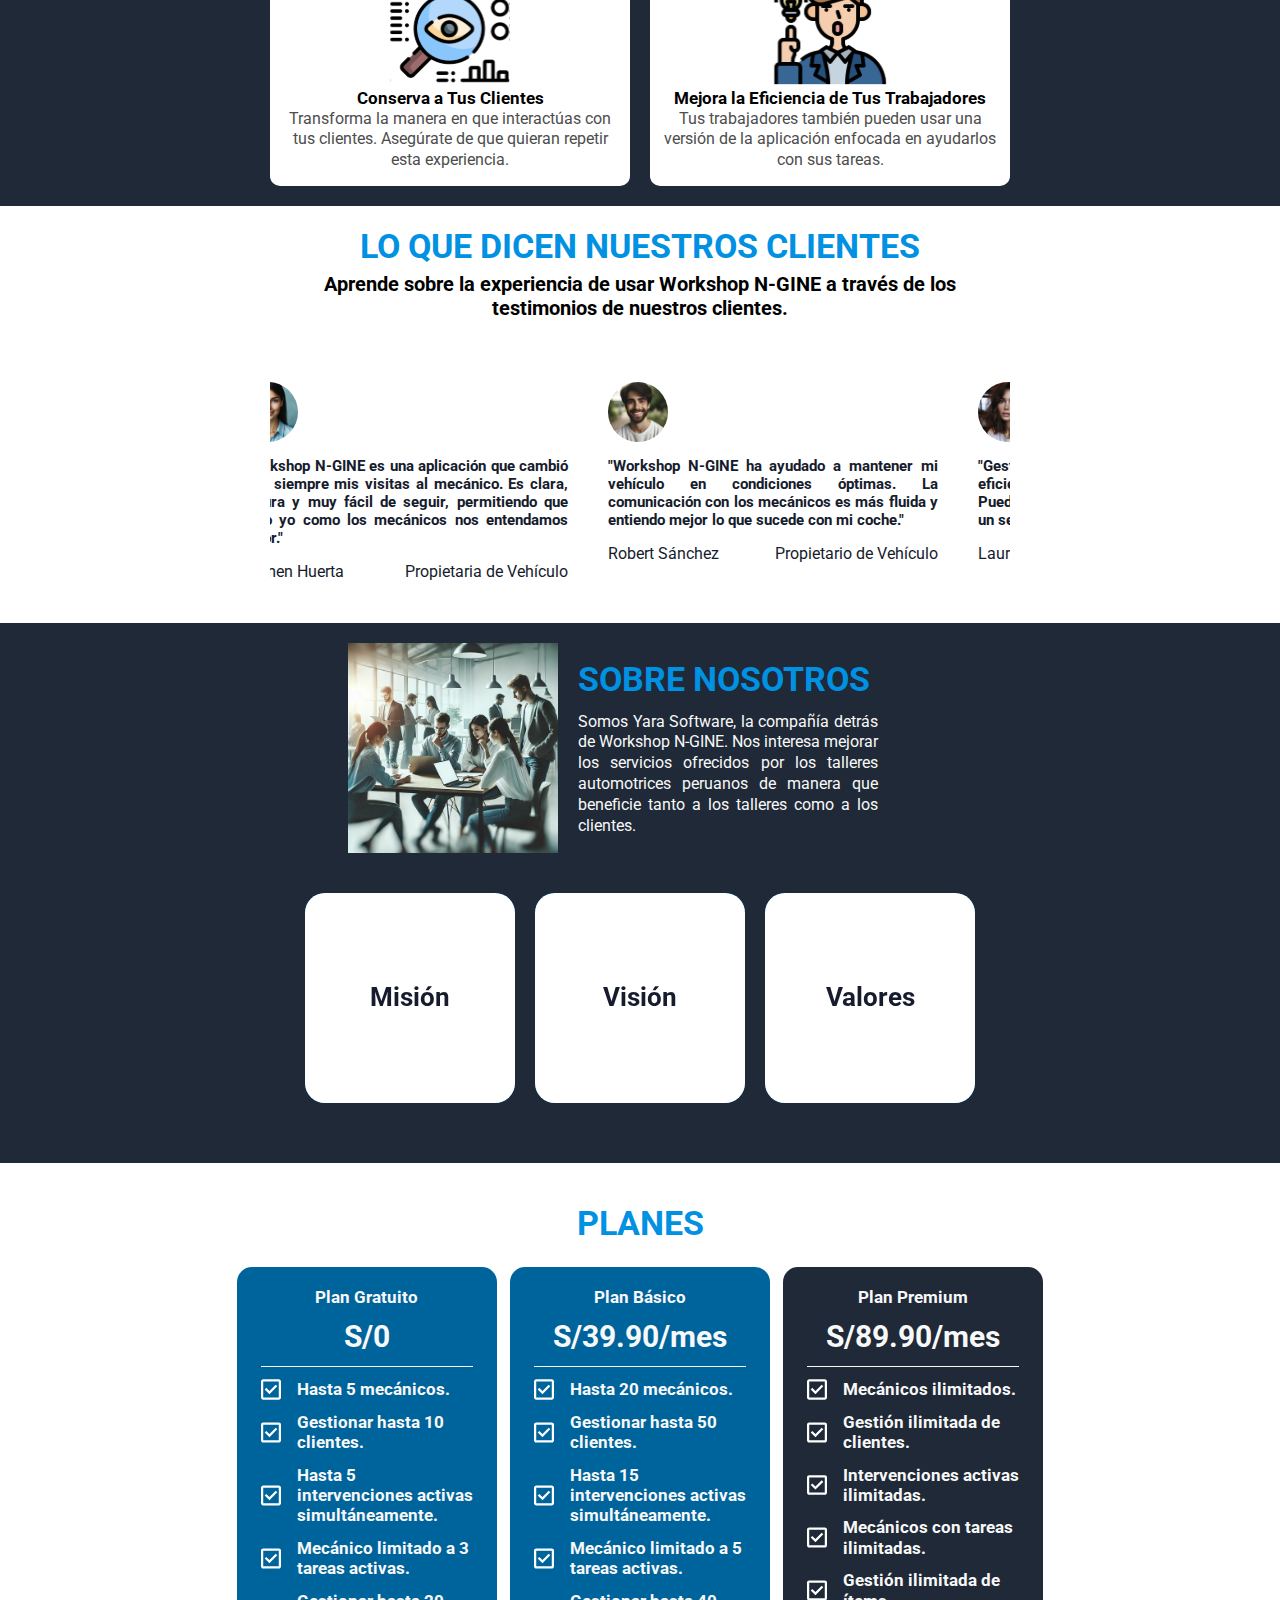
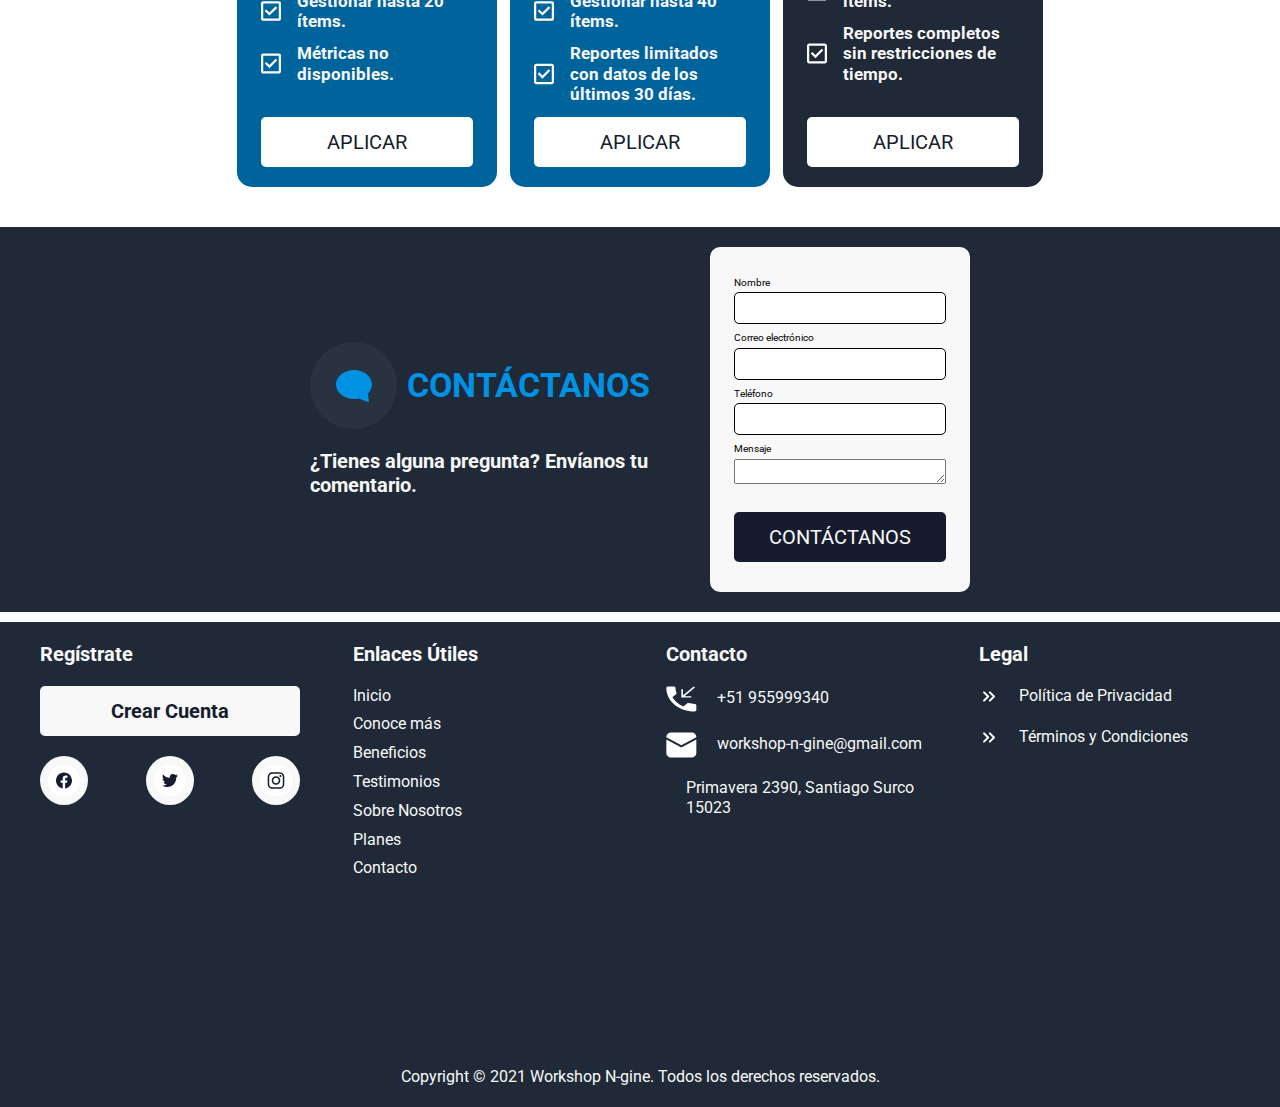
==== commit d4134614: "chore: add link which redirect to web application" ====
--- a/public/index-es.html
+++ b/public/index-es.html
@@ -27,8 +27,8 @@
                     <li class="navbar__link"><a href="#plan">Planes</a></li>
                 </ul>
                 <div class="navbar__buttons">
-                    <button class="navbar__button navbar__button--white"><a href="/">Registrarse</a></button>
-                    <button class="navbar__button"><a href="/">Iniciar sesión</a></button>
+                    <button class="navbar__button navbar__button--white"><a href="https://workshop-n-gine-frontend.netlify.app/">Registrarse</a></button>
+                    <button class="navbar__button"><a href="https://workshop-n-gine-frontend.netlify.app/">Iniciar sesión</a></button>
                     <label class="language" for="language-select">
                         <select class="language__options" id="language-select">
                             <option class="language__option" value="es">ES</option>
@@ -41,7 +41,7 @@
         <figure class="banner">
             <figcaption class="banner__content">
                 <h1 class="banner__title">Digitaliza la gestión de tu taller y mejora tu relación con los clientes</h1>
-                <button class="banner__button"><a href="#learn-more">EMPEZAR</a></button>
+                <button class="banner__button"><a href="https://workshop-n-gine-frontend.netlify.app/">EMPEZAR</a></button>
             </figcaption>
         </figure>
     </header>
--- a/public/css/main.css
+++ b/public/css/main.css
@@ -0,0 +1,1649 @@
+/*! normalize.css v8.0.1 | MIT License | github.com/necolas/normalize.css */
+/* Document
+   ========================================================================== */
+/**
+ * 1. Correct the line height in all browsers.
+ * 2. Prevent adjustments of font size after orientation changes in iOS.
+ */
+html {
+  line-height: 1.15; /* 1 */
+  -webkit-text-size-adjust: 100%; /* 2 */
+}
+
+/* Sections
+   ========================================================================== */
+/**
+ * Remove the margin in all browsers.
+ */
+body {
+  margin: 0;
+}
+
+/**
+ * Render the `main` element consistently in IE.
+ */
+main {
+  display: block;
+}
+
+/**
+ * Correct the font size and margin on `h1` elements within `section` and
+ * `article` contexts in Chrome, Firefox, and Safari.
+ */
+h1 {
+  font-size: 2em;
+  margin: 0.67em 0;
+}
+
+/* Grouping content
+   ========================================================================== */
+/**
+ * 1. Add the correct box sizing in Firefox.
+ * 2. Show the overflow in Edge and IE.
+ */
+hr {
+  box-sizing: content-box; /* 1 */
+  height: 0; /* 1 */
+  overflow: visible; /* 2 */
+}
+
+/**
+ * 1. Correct the inheritance and scaling of font size in all browsers.
+ * 2. Correct the odd `em` font sizing in all browsers.
+ */
+pre {
+  font-family: monospace, monospace; /* 1 */
+  font-size: 1em; /* 2 */
+}
+
+/* Text-level semantics
+   ========================================================================== */
+/**
+ * Remove the gray background on active links in IE 10.
+ */
+a {
+  background-color: transparent;
+}
+
+/**
+ * 1. Remove the bottom border in Chrome 57-
+ * 2. Add the correct text decoration in Chrome, Edge, IE, Opera, and Safari.
+ */
+abbr[title] {
+  border-bottom: none; /* 1 */
+  text-decoration: underline; /* 2 */
+  text-decoration: underline dotted; /* 2 */
+}
+
+/**
+ * Add the correct font weight in Chrome, Edge, and Safari.
+ */
+b,
+strong {
+  font-weight: bolder;
+}
+
+/**
+ * 1. Correct the inheritance and scaling of font size in all browsers.
+ * 2. Correct the odd `em` font sizing in all browsers.
+ */
+code,
+kbd,
+samp {
+  font-family: monospace, monospace; /* 1 */
+  font-size: 1em; /* 2 */
+}
+
+/**
+ * Add the correct font size in all browsers.
+ */
+small {
+  font-size: 80%;
+}
+
+/**
+ * Prevent `sub` and `sup` elements from affecting the line height in
+ * all browsers.
+ */
+sub,
+sup {
+  font-size: 75%;
+  line-height: 0;
+  position: relative;
+  vertical-align: baseline;
+}
+
+sub {
+  bottom: -0.25em;
+}
+
+sup {
+  top: -0.5em;
+}
+
+/* Embedded content
+   ========================================================================== */
+/**
+ * Remove the border on images inside links in IE 10.
+ */
+img {
+  border-style: none;
+}
+
+/* Forms
+   ========================================================================== */
+/**
+ * 1. Change the font styles in all browsers.
+ * 2. Remove the margin in Firefox and Safari.
+ */
+button,
+input,
+optgroup,
+select,
+textarea {
+  font-family: inherit; /* 1 */
+  font-size: 100%; /* 1 */
+  line-height: 1.15; /* 1 */
+  margin: 0; /* 2 */
+}
+
+/**
+ * Show the overflow in IE.
+ * 1. Show the overflow in Edge.
+ */
+button,
+input { /* 1 */
+  overflow: visible;
+}
+
+/**
+ * Remove the inheritance of text transform in Edge, Firefox, and IE.
+ * 1. Remove the inheritance of text transform in Firefox.
+ */
+button,
+select { /* 1 */
+  text-transform: none;
+}
+
+/**
+ * Correct the inability to style clickable types in iOS and Safari.
+ */
+/* button,
+[type="button"],
+[type="reset"],
+[type="submit"] {
+  -webkit-appearance: button;
+} */
+/**
+ * Remove the inner border and padding in Firefox.
+ */
+button::-moz-focus-inner,
+[type=button]::-moz-focus-inner,
+[type=reset]::-moz-focus-inner,
+[type=submit]::-moz-focus-inner {
+  border-style: none;
+  padding: 0;
+}
+
+/**
+ * Restore the focus styles unset by the previous rule.
+ */
+button:-moz-focusring,
+[type=button]:-moz-focusring,
+[type=reset]:-moz-focusring,
+[type=submit]:-moz-focusring {
+  outline: 1px dotted ButtonText;
+}
+
+/**
+ * Correct the padding in Firefox.
+ */
+fieldset {
+  padding: 0.35em 0.75em 0.625em;
+}
+
+/**
+ * 1. Correct the text wrapping in Edge and IE.
+ * 2. Correct the color inheritance from `fieldset` elements in IE.
+ * 3. Remove the padding so developers are not caught out when they zero out
+ *    `fieldset` elements in all browsers.
+ */
+legend {
+  box-sizing: border-box; /* 1 */
+  color: inherit; /* 2 */
+  display: table; /* 1 */
+  max-width: 100%; /* 1 */
+  padding: 0; /* 3 */
+  white-space: normal; /* 1 */
+}
+
+/**
+ * Add the correct vertical alignment in Chrome, Firefox, and Opera.
+ */
+progress {
+  vertical-align: baseline;
+}
+
+/**
+ * Remove the default vertical scrollbar in IE 10+.
+ */
+textarea {
+  overflow: auto;
+}
+
+/**
+ * 1. Add the correct box sizing in IE 10.
+ * 2. Remove the padding in IE 10.
+ */
+[type=checkbox],
+[type=radio] {
+  box-sizing: border-box; /* 1 */
+  padding: 0; /* 2 */
+}
+
+/**
+ * Correct the cursor style of increment and decrement buttons in Chrome.
+ */
+[type=number]::-webkit-inner-spin-button,
+[type=number]::-webkit-outer-spin-button {
+  height: auto;
+}
+
+/**
+ * 1. Correct the odd appearance in Chrome and Safari.
+ * 2. Correct the outline style in Safari.
+ */
+[type=search] {
+  /*-webkit-appearance: textfield;  1 */
+  outline-offset: -2px; /* 2 */
+}
+
+/**
+ * Remove the inner padding in Chrome and Safari on macOS.
+ */
+[type=search]::-webkit-search-decoration {
+  -webkit-appearance: none;
+}
+
+/**
+ * 1. Correct the inability to style clickable types in iOS and Safari.
+ * 2. Change font properties to `inherit` in Safari.
+ */
+::-webkit-file-upload-button {
+  -webkit-appearance: button; /* 1 */
+  font: inherit; /* 2 */
+}
+
+/* Interactive
+   ========================================================================== */
+/*
+ * Add the correct display in Edge, IE 10+, and Firefox.
+ */
+details {
+  display: block;
+}
+
+/*
+ * Add the correct display in all browsers.
+ */
+summary {
+  display: list-item;
+}
+
+/* Misc
+   ========================================================================== */
+/**
+ * Add the correct display in IE 10+.
+ */
+template {
+  display: none;
+}
+
+/**
+ * Add the correct display in IE 10.
+ */
+[hidden] {
+  display: none;
+}
+
+* {
+  margin: 0;
+  padding: 0;
+  box-sizing: border-box;
+}
+
+html {
+  font-size: 62.5%;
+  font-family: "Roboto", sans-serif;
+  font-optical-sizing: auto;
+  scroll-behavior: smooth;
+}
+
+.header {
+  position: relative;
+  z-index: 2;
+  padding: 2rem 4rem;
+  height: auto;
+  min-height: 100vh;
+  display: flex;
+  flex-direction: column;
+  justify-content: center;
+  gap: 3.6rem;
+  background-image: url("../assets/img/hero_image.webp");
+  background-repeat: no-repeat;
+  background-size: cover;
+  background-position: center;
+}
+.header::before {
+  content: "";
+  width: 100%;
+  height: 100%;
+  position: absolute;
+  top: 0;
+  left: 0;
+  background: rgba(0, 0, 0, 0.6);
+  z-index: 3;
+}
+
+.header > * {
+  position: relative;
+  z-index: 4;
+}
+
+.footer {
+  padding: 2rem 4rem;
+  margin-top: 1rem;
+  display: flex;
+  flex-direction: column;
+  justify-content: center;
+  gap: 7.5rem;
+  color: rgb(248, 248, 248);
+  background-color: rgb(31, 41, 55);
+}
+.footer__content {
+  display: flex;
+  flex-direction: column;
+  gap: 5.2rem;
+}
+@media (min-width: 768px) {
+  .footer__content {
+    display: grid;
+    grid-template-columns: repeat(auto-fit, minmax(21rem, 0.5fr));
+  }
+}
+@media (min-width: 1440px) {
+  .footer__content {
+    max-width: 160rem;
+    margin: 0 auto;
+  }
+}
+.footer__copyright {
+  font-size: 1.2rem;
+  line-height: 130%;
+  font-weight: 400;
+  font-style: normal;
+  text-align: center;
+}
+@media (min-width: 768px) {
+  .footer__copyright {
+    font-size: 1.6rem;
+  }
+}
+
+.buttonAction, .sign-up__button, .contact-form__button, .plan .plan-card__button, .know-more__button, .banner__button, .navbar__button {
+  font-size: 1.6rem;
+  line-height: 2rem;
+  font-weight: 400;
+  font-style: normal;
+  width: 100%;
+  padding: 1.5rem 4rem;
+  color: rgb(248, 248, 248);
+  background-color: rgb(22, 28, 45);
+  border: none;
+  border-radius: 0.5rem;
+  cursor: pointer;
+}
+@media (min-width: 768px) {
+  .buttonAction, .sign-up__button, .contact-form__button, .plan .plan-card__button, .know-more__button, .banner__button, .navbar__button {
+    font-size: 2rem;
+  }
+}
+.buttonAction:hover, .sign-up__button:hover, .contact-form__button:hover, .plan .plan-card__button:hover, .know-more__button:hover, .banner__button:hover, .navbar__button:hover {
+  transform: scale(1.2);
+  transition-property: all;
+  transition-duration: 500ms;
+  transition-timing-function: ease-in-out;
+}
+.buttonAction a, .sign-up__button a, .contact-form__button a, .plan .plan-card__button a, .know-more__button a, .banner__button a, .navbar__button a {
+  display: inline-block;
+  width: 100%;
+  height: 100%;
+  text-decoration: none;
+  color: rgb(248, 248, 248);
+}
+
+.navbar {
+  z-index: 5;
+  padding: 1rem 2rem;
+  width: 100%;
+  height: auto;
+  position: fixed;
+  top: 0;
+  left: 0;
+  display: flex;
+  justify-content: space-between;
+  align-items: center;
+  transition-property: all;
+  transition-duration: 500ms;
+  transition-timing-function: ease-in;
+}
+.navbar--dark-background {
+  background-color: rgb(22, 28, 45);
+}
+.navbar--dark-background .navbar__complete-list {
+  background-color: rgb(22, 28, 45);
+}
+@media (min-width: 768px) {
+  .navbar--dark-background .navbar__complete-list {
+    background-color: transparent;
+  }
+}
+.navbar--dark-background .navbar__button {
+  background-color: rgb(255, 255, 255);
+}
+.navbar--dark-background .navbar__button a {
+  font-weight: bold;
+  color: rgb(31, 41, 55);
+}
+.navbar__icon-menu {
+  cursor: pointer;
+}
+@media (min-width: 768px) {
+  .navbar__icon-menu {
+    display: none;
+  }
+}
+.navbar__buttons {
+  padding-top: 1rem;
+  width: min-content;
+  display: flex;
+  flex-direction: column;
+  align-items: center;
+  gap: 1rem;
+}
+@media (min-width: 768px) {
+  .navbar__buttons {
+    padding: 0;
+    flex-direction: row;
+    gap: 1rem;
+  }
+}
+.navbar__button {
+  width: max-content;
+  padding: 1rem 1.5rem;
+  font-size: 1.2rem;
+  line-height: 1.6rem;
+  font-weight: 400;
+  font-style: normal;
+  transition-property: all;
+  transition-duration: 500ms;
+  transition-timing-function: ease-in;
+}
+@media (min-width: 768px) {
+  .navbar__button {
+    font-size: 1.6rem;
+  }
+}
+.navbar__button a {
+  text-decoration: none;
+  color: rgb(248, 248, 248);
+}
+.navbar__button--white {
+  background-color: rgb(255, 255, 255);
+}
+.navbar__button--white a {
+  color: rgb(22, 28, 45);
+}
+.navbar__logo {
+  display: flex;
+  justify-content: center;
+  align-items: center;
+  cursor: pointer;
+  text-decoration: none;
+}
+.navbar__logo img {
+  aspect-ratio: 1/1;
+  width: 5rem;
+  border-radius: 100%;
+}
+.navbar__logo p {
+  font-size: 1.6rem;
+  line-height: 120%;
+  font-weight: 700;
+  font-style: normal;
+  width: max-content;
+  color: rgb(248, 248, 248);
+}
+@media (min-width: 768px) {
+  .navbar__logo p {
+    font-size: 1.8rem;
+  }
+}
+@media (min-width: 1024px) {
+  .navbar__logo p {
+    font-size: 2rem;
+  }
+}
+.navbar__complete-list {
+  z-index: -1;
+  position: absolute;
+  bottom: 100%;
+  left: 0;
+  padding-bottom: 3rem;
+  width: 100%;
+  display: flex;
+  flex-direction: column;
+  justify-content: center;
+  align-items: center;
+  transition-property: all;
+  transition-duration: 500ms;
+  transition-timing-function: ease-in;
+}
+.navbar__complete-list--show_list {
+  transform: translate(0, calc(100% + 7rem));
+}
+@media (min-width: 768px) {
+  .navbar__complete-list {
+    padding: 0;
+    position: relative;
+    display: flex;
+    flex-direction: row;
+    justify-content: end;
+    align-items: center;
+    gap: 1.5rem;
+    flex-grow: 1;
+  }
+}
+.navbar__list {
+  transition-property: all;
+  transition-duration: 500ms;
+  transition-timing-function: ease-in;
+  width: min-content;
+  display: flex;
+  flex-direction: column;
+  gap: 1.5rem;
+}
+@media (min-width: 768px) {
+  .navbar__list {
+    max-width: 61rem;
+    flex-direction: row;
+    align-items: center;
+    flex-grow: 1;
+    justify-content: end;
+    margin: 0;
+  }
+}
+.navbar__link {
+  text-align: center;
+  list-style: none;
+}
+.navbar__link a {
+  text-decoration: none;
+  font-size: 1.4rem;
+  line-height: 120%;
+  font-weight: 700;
+  font-style: normal;
+  color: rgb(248, 248, 248);
+}
+@media (min-width: 768px) {
+  .navbar__link a {
+    font-size: 1.5rem;
+  }
+}
+@media (min-width: 1024px) {
+  .navbar__link a {
+    font-size: 1.7rem;
+  }
+}
+.navbar .language {
+  font-size: 1.2rem;
+  line-height: 120%;
+  font-weight: 700;
+  font-style: normal;
+}
+@media (min-width: 768px) {
+  .navbar .language {
+    font-size: 1.4rem;
+  }
+}
+@media (min-width: 1024px) {
+  .navbar .language {
+    font-size: 1.5rem;
+  }
+}
+
+.banner {
+  width: 100%;
+  max-width: 82rem;
+  margin: 0 auto;
+  display: flex;
+  flex-direction: column;
+  align-items: center;
+  gap: 3rem;
+}
+@media (min-width: 768px) {
+  .banner {
+    flex-direction: row;
+  }
+}
+.banner__img {
+  height: min-content;
+  display: flex;
+  justify-content: center;
+  align-items: center;
+  width: 100%;
+  max-width: 26rem;
+}
+@media (min-width: 768px) {
+  .banner__img {
+    max-width: 35rem;
+    order: 2;
+  }
+}
+.banner__img img {
+  width: 100%;
+}
+.banner__content {
+  display: flex;
+  flex-direction: column;
+  gap: 2.5rem;
+}
+@media (min-width: 768px) {
+  .banner__content {
+    order: 1;
+  }
+}
+.banner__title {
+  font-size: 2.4rem;
+  line-height: 120%;
+  font-weight: 700;
+  font-style: normal;
+  color: rgb(248, 248, 248);
+  text-align: center;
+}
+@media (min-width: 768px) {
+  .banner__title {
+    font-size: 4.8rem;
+  }
+}
+@media (min-width: 1024px) {
+  .banner__title {
+    font-size: 5.6rem;
+  }
+}
+.banner__button {
+  max-width: fit-content;
+  margin: 0 auto;
+}
+@media (min-width: 768px) {
+  .banner__button {
+    padding-right: 1rem;
+    padding-left: 1rem;
+  }
+}
+@media (min-width: 1024px) {
+  .banner__button {
+    max-width: 28rem;
+  }
+}
+
+.know-more {
+  scroll-margin-top: 7rem;
+  width: 100%;
+  max-width: 82rem;
+  margin: 0 auto;
+  padding: 2rem 4rem;
+  display: flex;
+  flex-direction: column;
+  align-items: center;
+  gap: 2rem;
+}
+@media (min-width: 768px) {
+  .know-more {
+    display: grid;
+    grid-template-columns: 1fr auto;
+    grid-template-rows: repeat(2, auto);
+    column-gap: 2rem;
+    row-gap: 0.5rem;
+  }
+}
+.know-more__header, .testimonials__header, .our-benefits__header {
+  width: 100%;
+  display: flex;
+  flex-direction: column;
+  text-align: center;
+  gap: 1rem;
+}
+@media (min-width: 768px) {
+  .know-more__header, .testimonials__header, .our-benefits__header {
+    gap: 0.5rem;
+    text-align: start;
+    align-self: end;
+  }
+}
+.know-more__title, .contact-form__title, .plan__title, .about-us__title, .testimonials__title, .our-benefits__title {
+  font-size: 2rem;
+  line-height: 120%;
+  font-weight: 700;
+  font-style: normal;
+  color: rgb(1, 145, 226);
+}
+@media (min-width: 768px) {
+  .know-more__title, .contact-form__title, .plan__title, .about-us__title, .testimonials__title, .our-benefits__title {
+    font-size: 3.2rem;
+  }
+}
+@media (min-width: 1024px) {
+  .know-more__title, .contact-form__title, .plan__title, .about-us__title, .testimonials__title, .our-benefits__title {
+    font-size: 3.4rem;
+  }
+}
+.know-more__subtitle, .testimonials__subtitle, .our-benefits__subtitle {
+  font-size: 1.6rem;
+  line-height: 120%;
+  font-weight: 700;
+  font-style: normal;
+  color: rgb(0, 0, 0);
+}
+@media (min-width: 768px) {
+  .know-more__subtitle, .testimonials__subtitle, .our-benefits__subtitle {
+    font-size: 1.8rem;
+  }
+}
+@media (min-width: 1024px) {
+  .know-more__subtitle, .testimonials__subtitle, .our-benefits__subtitle {
+    font-size: 2rem;
+  }
+}
+.know-more__img {
+  width: 100%;
+  max-width: 37rem;
+}
+@media (min-width: 768px) {
+  .know-more__img {
+    max-width: 35rem;
+    grid-column: 2/3;
+    grid-row: 1/3;
+  }
+}
+@media (min-width: 1024px) {
+  .know-more__img {
+    max-width: 40rem;
+  }
+}
+.know-more__content {
+  display: flex;
+  flex-direction: column;
+  gap: 2rem;
+  max-width: 37rem;
+}
+@media (min-width: 768px) {
+  .know-more__content {
+    gap: 1rem;
+    align-self: start;
+    max-width: none;
+  }
+}
+.know-more__info {
+  font-size: 1.2rem;
+  line-height: 130%;
+  font-weight: 400;
+  font-style: normal;
+  text-align: justify;
+}
+@media (min-width: 768px) {
+  .know-more__info {
+    font-size: 1.6rem;
+  }
+}
+@media (min-width: 768px) {
+  .know-more__button {
+    width: fit-content;
+  }
+}
+
+.our-benefits {
+  scroll-margin-top: 7rem;
+  background-color: rgb(31, 41, 55);
+}
+.our-benefits__container {
+  width: 100%;
+  max-width: 82rem;
+  margin: 0 auto;
+  padding: 2rem 4rem;
+  display: flex;
+  flex-direction: column;
+  align-items: center;
+  gap: 3rem;
+}
+@media (min-width: 768px) {
+  .our-benefits__header {
+    text-align: center;
+  }
+}
+.our-benefits__subtitle {
+  color: rgb(248, 248, 248);
+}
+.our-benefits__content {
+  display: flex;
+  flex-direction: column;
+  gap: 2rem;
+}
+@media (min-width: 768px) {
+  .our-benefits__content {
+    display: grid;
+    grid-template-columns: repeat(auto-fit, minmax(30rem, 1fr));
+  }
+}
+.our-benefits__card {
+  width: 100%;
+  padding: 1.5rem 1rem;
+  display: flex;
+  flex-direction: column;
+  justify-content: center;
+  align-items: center;
+  text-align: center;
+  gap: 1.2rem;
+  background-color: rgb(255, 255, 255);
+  border-radius: 1rem;
+}
+@media (min-width: 425px) {
+  .our-benefits__card {
+    width: fit-content;
+    display: grid;
+    grid-template-columns: auto 1fr;
+    grid-template-rows: repeat(2, 1fr);
+    grid-template-areas: "image title" "image description";
+    gap: 0;
+  }
+}
+@media (min-width: 768px) {
+  .our-benefits__card {
+    display: flex;
+  }
+}
+.our-benefits__card-img {
+  width: 50%;
+  max-width: 12rem;
+  grid-area: image;
+  justify-self: center;
+}
+.our-benefits__card-title {
+  font-size: 1.4rem;
+  line-height: 120%;
+  font-weight: 700;
+  font-style: normal;
+  color: rgb(0, 0, 0);
+  grid-area: title;
+  justify-self: start;
+}
+@media (min-width: 768px) {
+  .our-benefits__card-title {
+    font-size: 1.5rem;
+  }
+}
+@media (min-width: 1024px) {
+  .our-benefits__card-title {
+    font-size: 1.7rem;
+  }
+}
+.our-benefits__card-info {
+  font-size: 1.2rem;
+  line-height: 130%;
+  font-weight: 400;
+  font-style: normal;
+  color: rgb(77, 77, 77);
+  grid-area: description;
+  justify-self: start;
+}
+@media (min-width: 768px) {
+  .our-benefits__card-info {
+    font-size: 1.6rem;
+  }
+}
+@media (min-width: 425px) {
+  .our-benefits__card-info {
+    text-align: start;
+  }
+}
+@media (min-width: 768px) {
+  .our-benefits__card-info {
+    text-align: center;
+  }
+}
+
+.testimonials {
+  scroll-margin-top: 7rem;
+  width: 100%;
+  max-width: 82rem;
+  margin: 0 auto;
+  padding: 2rem 4rem;
+  display: flex;
+  flex-direction: column;
+  align-items: center;
+  gap: 1.2rem;
+}
+@media (min-width: 768px) {
+  .testimonials__header {
+    text-align: center;
+  }
+}
+.testimonials__content {
+  width: 100%;
+  height: 100%;
+  display: flex;
+  align-items: stretch;
+  flex-wrap: nowrap;
+  overflow-x: auto;
+}
+.testimonials__content::-webkit-scrollbar {
+  display: none;
+}
+@media (min-width: 768px) {
+  .testimonials__content {
+    margin-top: 3rem;
+    flex-direction: row;
+    justify-content: space-between;
+  }
+}
+.testimonials__card {
+  height: max-content;
+  width: 100%;
+  min-width: 100%;
+  padding: 2rem;
+  display: flex;
+  flex-direction: column;
+  justify-content: space-between;
+  gap: 0.8rem;
+  transition-property: all;
+  transition-duration: 500ms;
+  transition-timing-function: ease-in;
+}
+@media (min-width: 768px) {
+  .testimonials__card {
+    width: 50%;
+    min-width: 50%;
+    gap: 1.5rem;
+  }
+}
+.testimonials__card:hover {
+  transform: scale(1.1);
+  transition-property: all;
+  transition-duration: 500ms;
+  transition-timing-function: ease-in;
+}
+.testimonials__person-photo {
+  width: 6rem;
+  object-fit: contain;
+  border-radius: 100%;
+}
+.testimonials__comment {
+  font-size: 1.2rem;
+  line-height: 120%;
+  font-weight: 700;
+  font-style: normal;
+  color: rgb(22, 28, 45);
+  text-align: justify;
+}
+@media (min-width: 768px) {
+  .testimonials__comment {
+    font-size: 1.4rem;
+  }
+}
+@media (min-width: 1024px) {
+  .testimonials__comment {
+    font-size: 1.5rem;
+  }
+}
+.testimonials__person {
+  display: flex;
+  justify-content: space-between;
+  align-items: center;
+  font-size: 1.2rem;
+  line-height: 130%;
+  font-weight: 400;
+  font-style: normal;
+  color: rgb(22, 28, 45);
+}
+@media (min-width: 768px) {
+  .testimonials__person {
+    font-size: 1.6rem;
+  }
+}
+.testimonials__person span {
+  width: 50%;
+}
+.testimonials__person span:nth-child(2) {
+  text-align: end;
+}
+
+.about-us {
+  scroll-margin-top: 7rem;
+  background-color: rgb(31, 41, 55);
+}
+.about-us__container {
+  width: 100%;
+  max-width: 82rem;
+  margin: 0 auto;
+  padding: 2rem 4rem;
+  display: flex;
+  flex-direction: column;
+  gap: 2rem;
+}
+@media (min-width: 768px) {
+  .about-us__container {
+    display: grid;
+    grid-template-columns: 1fr 1.5fr;
+    grid-template-rows: repeat(3, auto);
+    column-gap: 2rem;
+    row-gap: 4rem;
+  }
+}
+.about-us__content {
+  display: flex;
+  flex-direction: column;
+  gap: 1.2rem;
+}
+@media (min-width: 768px) {
+  .about-us__content {
+    grid-area: 1/2/2/3;
+    justify-content: center;
+    max-width: 30rem;
+  }
+}
+.about-us__title {
+  text-align: center;
+}
+@media (min-width: 768px) {
+  .about-us__title {
+    text-align: start;
+  }
+}
+.about-us__info {
+  font-size: 1.2rem;
+  line-height: 130%;
+  font-weight: 400;
+  font-style: normal;
+  color: rgb(248, 248, 248);
+  text-align: justify;
+}
+@media (min-width: 768px) {
+  .about-us__info {
+    font-size: 1.6rem;
+  }
+}
+.about-us__img {
+  width: 100%;
+  max-width: 21rem;
+  height: 100%;
+  margin: 0 auto;
+  aspect-ratio: 1/1;
+}
+@media (min-width: 768px) {
+  .about-us__img {
+    grid-area: 1/1/2/2;
+    margin: 0;
+    justify-self: end;
+    align-self: center;
+  }
+}
+.about-us__details {
+  width: 100%;
+  display: flex;
+  flex-direction: column;
+  justify-content: center;
+  align-items: center;
+  gap: 2rem;
+}
+@media (min-width: 768px) {
+  .about-us__details {
+    grid-column: 1/3;
+    flex-direction: row;
+  }
+}
+.about-us__card {
+  position: relative;
+  width: 70%;
+  min-width: 19rem;
+  max-width: 21rem;
+  aspect-ratio: 1/0.7;
+  transform-style: preserve-3d;
+  perspective: 800px;
+}
+@media (min-width: 768px) {
+  .about-us__card {
+    aspect-ratio: 1/1;
+  }
+}
+.about-us__card:hover .about-us__front, .about-us__card:hover .about-us__back {
+  transform: rotateY(180deg);
+  transition: 1s;
+}
+.about-us__card:hover .about-us__back {
+  transform: rotateY(180deg);
+  transition: 1s;
+}
+.about-us__front, .about-us__back {
+  position: absolute;
+  z-index: 2;
+  top: 0;
+  left: 0;
+  width: 100%;
+  height: 100%;
+  display: flex;
+  flex-direction: column;
+  justify-content: center;
+  align-items: center;
+  font-size: 1.8rem;
+  line-height: 120%;
+  font-weight: 700;
+  font-style: normal;
+  background-color: rgb(255, 255, 255);
+  color: rgb(22, 28, 45);
+  backface-visibility: hidden;
+  transition: 1s;
+  border-radius: 2rem;
+}
+@media (min-width: 768px) {
+  .about-us__front, .about-us__back {
+    font-size: 2.4rem;
+  }
+}
+@media (min-width: 1024px) {
+  .about-us__front, .about-us__back {
+    font-size: 2.6rem;
+  }
+}
+.about-us__back {
+  font-size: 1.2rem;
+  line-height: 130%;
+  font-weight: 400;
+  font-style: normal;
+  z-index: 1;
+  padding: 2rem;
+  backface-visibility: visible;
+  background-color: rgb(1, 145, 226);
+}
+@media (min-width: 768px) {
+  .about-us__back {
+    font-size: 1.6rem;
+  }
+}
+.about-us__back p {
+  display: flex;
+  flex-direction: column;
+  gap: 2rem;
+  transform: rotateY(180deg);
+  text-align: justify;
+}
+.about-us__videos {
+  width: 100%;
+  display: flex;
+  flex-direction: column;
+  justify-content: center;
+  align-items: center;
+  gap: 1rem;
+}
+@media (min-width: 768px) {
+  .about-us__videos {
+    gap: 3rem;
+    grid-area: 3/1/4/3;
+  }
+}
+.about-us__video {
+  width: 80%;
+}
+@media (min-width: 768px) {
+  .about-us__video {
+    width: 100%;
+  }
+}
+
+.plan {
+  scroll-margin-top: 7rem;
+}
+.plan__container {
+  width: 100%;
+  max-width: 82rem;
+  margin: 0 auto;
+  padding: 4rem 0;
+  display: flex;
+  flex-direction: column;
+  gap: 2.4rem;
+}
+.plan__title {
+  text-align: center;
+}
+.plan__content {
+  display: flex;
+  flex-wrap: wrap;
+  row-gap: 2rem;
+  justify-content: space-between;
+}
+.plan .plan-card {
+  width: 100%;
+  max-width: 26rem;
+  margin: 0 auto;
+  display: flex;
+  flex-direction: column;
+  gap: 1.2rem;
+  text-align: center;
+  border: none;
+  border-radius: 1.5rem;
+  padding: 2rem 2.4rem;
+  background-color: rgb(0, 100, 156);
+}
+.plan .plan-card--bg-dark {
+  background-color: rgb(31, 41, 55);
+}
+.plan .plan-card__header {
+  display: flex;
+  flex-direction: column;
+  gap: 1.2rem;
+  color: rgb(248, 248, 248);
+}
+.plan .plan-card__header h5 {
+  font-size: 1.4rem;
+  line-height: 120%;
+  font-weight: 700;
+  font-style: normal;
+}
+@media (min-width: 768px) {
+  .plan .plan-card__header h5 {
+    font-size: 1.5rem;
+  }
+}
+@media (min-width: 1024px) {
+  .plan .plan-card__header h5 {
+    font-size: 1.7rem;
+  }
+}
+.plan .plan-card__header h4 {
+  font-size: 1.8rem;
+  line-height: 120%;
+  font-weight: 700;
+  font-style: normal;
+}
+@media (min-width: 768px) {
+  .plan .plan-card__header h4 {
+    font-size: 2.4rem;
+  }
+}
+@media (min-width: 1024px) {
+  .plan .plan-card__header h4 {
+    font-size: 2.6rem;
+  }
+}
+.plan .plan-card__header p {
+  font-size: 1.2rem;
+  line-height: 120%;
+  font-weight: 700;
+  font-style: normal;
+}
+@media (min-width: 768px) {
+  .plan .plan-card__header p {
+    font-size: 1.4rem;
+  }
+}
+@media (min-width: 1024px) {
+  .plan .plan-card__header p {
+    font-size: 1.5rem;
+  }
+}
+.plan .plan-card__body h3 {
+  font-weight: bold;
+  font-size: 3rem;
+  color: rgb(248, 248, 248);
+}
+.plan .plan-card__line {
+  width: 100%;
+  height: 0.1rem;
+  background-color: rgb(248, 248, 248);
+}
+.plan .plan-card__footer {
+  flex-grow: 1;
+  display: flex;
+  flex-direction: column;
+  gap: 1.2rem;
+}
+.plan .plan-card__feature {
+  display: flex;
+  text-align: start;
+  gap: 1.6rem;
+  color: rgb(248, 248, 248);
+}
+.plan .plan-card__feature p {
+  font-size: 1.4rem;
+  line-height: 120%;
+  font-weight: 700;
+  font-style: normal;
+}
+@media (min-width: 768px) {
+  .plan .plan-card__feature p {
+    font-size: 1.5rem;
+  }
+}
+@media (min-width: 1024px) {
+  .plan .plan-card__feature p {
+    font-size: 1.7rem;
+  }
+}
+.plan .plan-card__button {
+  background-color: rgb(255, 255, 255);
+  color: rgb(22, 28, 45);
+  margin-top: auto;
+}
+
+.contact-form {
+  background-color: rgb(31, 41, 55);
+  scroll-margin-top: 7rem;
+}
+.contact-form__container {
+  width: 100%;
+  max-width: 82rem;
+  margin: 0 auto;
+  padding: 2rem 4rem;
+  display: flex;
+  flex-direction: column;
+  justify-content: center;
+  align-items: center;
+  gap: 1.2rem;
+  background-repeat: no-repeat;
+  background-size: cover;
+  background-position: center;
+}
+@media (min-width: 768px) {
+  .contact-form__container {
+    flex-direction: row;
+    gap: 6rem;
+    justify-content: center;
+  }
+}
+.contact-form__header {
+  display: flex;
+  justify-content: center;
+  align-items: center;
+  gap: 0.8rem;
+}
+@media (min-width: 768px) {
+  .contact-form__header {
+    width: 100%;
+    max-width: 34rem;
+    display: flex;
+    gap: 2rem;
+    flex-direction: column;
+    justify-content: center;
+    align-items: start;
+    color: rgb(248, 248, 248);
+  }
+}
+.contact-form__complete-title {
+  display: flex;
+  align-items: center;
+  justify-content: center;
+  gap: 1rem;
+}
+.contact-form__title {
+  text-align: center;
+}
+.contact-form__subtitle {
+  display: none;
+}
+@media (min-width: 768px) {
+  .contact-form__subtitle {
+    display: flex;
+    font-size: 1.6rem;
+    line-height: 120%;
+    font-weight: 700;
+    font-style: normal;
+  }
+}
+@media (min-width: 768px) and (min-width: 768px) {
+  .contact-form__subtitle {
+    font-size: 1.8rem;
+  }
+}
+@media (min-width: 768px) and (min-width: 1024px) {
+  .contact-form__subtitle {
+    font-size: 2rem;
+  }
+}
+.contact-form__description {
+  display: none;
+}
+@media (min-width: 768px) {
+  .contact-form__description {
+    display: flex;
+    font-size: 1.2rem;
+    line-height: 130%;
+    font-weight: 400;
+    font-style: normal;
+  }
+}
+@media (min-width: 768px) and (min-width: 768px) {
+  .contact-form__description {
+    font-size: 1.6rem;
+  }
+}
+.contact-form__form {
+  width: 100%;
+  max-width: 26rem;
+  padding: 3rem 2.4rem;
+  display: flex;
+  flex-direction: column;
+  gap: 0.8rem;
+  background-color: rgb(248, 248, 248);
+  border-radius: 1rem;
+}
+.contact-form__label {
+  display: flex;
+  flex-direction: column;
+  gap: 0.4rem;
+}
+.contact-form__label p {
+  font-size: 1.6rem;
+  line-height: 120%;
+  font-weight: 700;
+  font-style: normal;
+  color: rgb(0, 0, 0);
+}
+@media (min-width: 768px) {
+  .contact-form__label p {
+    font-size: 1.8rem;
+  }
+}
+@media (min-width: 1024px) {
+  .contact-form__label p {
+    font-size: 2rem;
+  }
+}
+.contact-form__input {
+  width: 100%;
+  height: 3.2rem;
+  padding: 0.4rem 1.2rem;
+  border: 0.1rem solid rgb(0, 0, 0);
+  border-radius: 0.5rem;
+  font-size: 1.2rem;
+  line-height: 2.4rem;
+  font-weight: 400;
+  font-style: normal;
+  color: rgb(22, 28, 45);
+}
+@media (min-width: 768px) {
+  .contact-form__input {
+    font-size: 1.6rem;
+  }
+}
+.contact-form__input--large {
+  height: 8rem;
+}
+.contact-form__button {
+  margin-top: 2rem;
+}
+@media (min-width: 768px) {
+  .contact-form__button {
+    padding-left: 0;
+    padding-right: 0;
+  }
+}
+
+.sign-up {
+  display: flex;
+  flex-direction: column;
+  gap: 2rem;
+}
+.sign-up__title {
+  font-size: 1.6rem;
+  line-height: 120%;
+  font-weight: 700;
+  font-style: normal;
+}
+@media (min-width: 768px) {
+  .sign-up__title {
+    font-size: 1.8rem;
+  }
+}
+@media (min-width: 1024px) {
+  .sign-up__title {
+    font-size: 2rem;
+  }
+}
+.sign-up__button {
+  max-width: 26rem;
+  color: rgb(22, 28, 45);
+  background-color: rgb(248, 248, 248);
+  font-weight: bolder;
+}
+@media (min-width: 768px) {
+  .sign-up__button {
+    padding-left: 0;
+    padding-right: 0;
+  }
+}
+.sign-up__social {
+  max-width: 26rem;
+  display: flex;
+  justify-content: space-between;
+}
+.sign-up__social img {
+  padding: 0.8rem;
+  background-color: rgb(248, 248, 248);
+  border-radius: 100%;
+  cursor: pointer;
+}
+
+.useful-links, .legal__links, .legal, .contact__info, .contact {
+  display: flex;
+  flex-direction: column;
+  gap: 2rem;
+}
+.useful-links__title {
+  font-size: 1.6rem;
+  line-height: 120%;
+  font-weight: 700;
+  font-style: normal;
+}
+@media (min-width: 768px) {
+  .useful-links__title {
+    font-size: 1.8rem;
+  }
+}
+@media (min-width: 1024px) {
+  .useful-links__title {
+    font-size: 2rem;
+  }
+}
+.useful-links__list {
+  display: flex;
+  flex-direction: column;
+  gap: 0.8rem;
+}
+.useful-links__item {
+  list-style: none;
+}
+.useful-links__item a {
+  font-size: 1.2rem;
+  line-height: 130%;
+  font-weight: 400;
+  font-style: normal;
+  color: rgb(248, 248, 248);
+  text-decoration: none;
+}
+@media (min-width: 768px) {
+  .useful-links__item a {
+    font-size: 1.6rem;
+  }
+}
+
+.contact__title {
+  font-size: 1.6rem;
+  line-height: 120%;
+  font-weight: 700;
+  font-style: normal;
+}
+@media (min-width: 768px) {
+  .contact__title {
+    font-size: 1.8rem;
+  }
+}
+@media (min-width: 1024px) {
+  .contact__title {
+    font-size: 2rem;
+  }
+}
+.contact__item, .legal__link {
+  display: flex;
+  align-items: center;
+  justify-content: start;
+  gap: 2rem;
+  cursor: pointer;
+  font-size: 1.2rem;
+  line-height: 130%;
+  font-weight: 400;
+  font-style: normal;
+}
+@media (min-width: 768px) {
+  .contact__item, .legal__link {
+    font-size: 1.6rem;
+  }
+}
+.contact__item i, .legal__link i {
+  font-size: 2rem;
+}
+.contact__map {
+  width: 100%;
+  height: auto;
+}
+.contact__map iframe {
+  width: 100%;
+  height: 100%;
+}
+
+.legal__title {
+  font-size: 1.6rem;
+  line-height: 120%;
+  font-weight: 700;
+  font-style: normal;
+}
+@media (min-width: 768px) {
+  .legal__title {
+    font-size: 1.8rem;
+  }
+}
+@media (min-width: 1024px) {
+  .legal__title {
+    font-size: 2rem;
+  }
+}
+
+/*# sourceMappingURL=main.css.map */
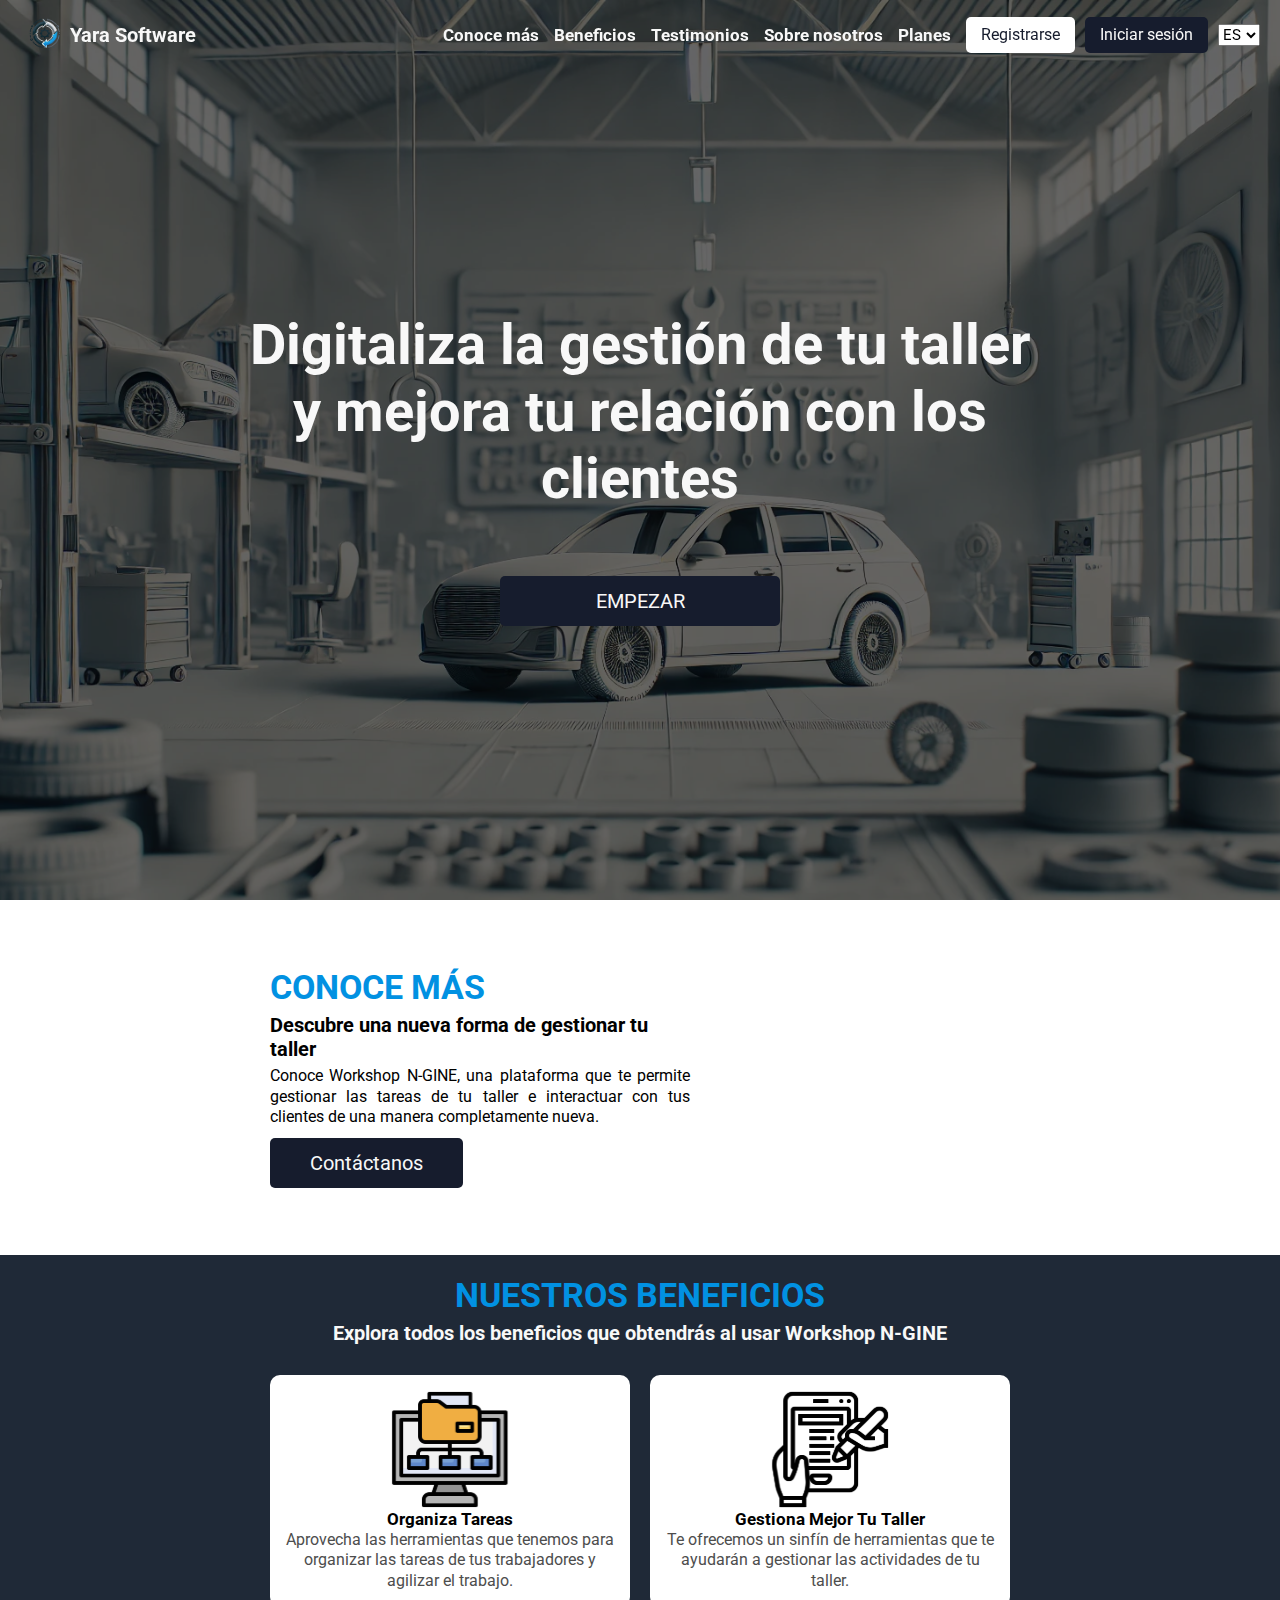
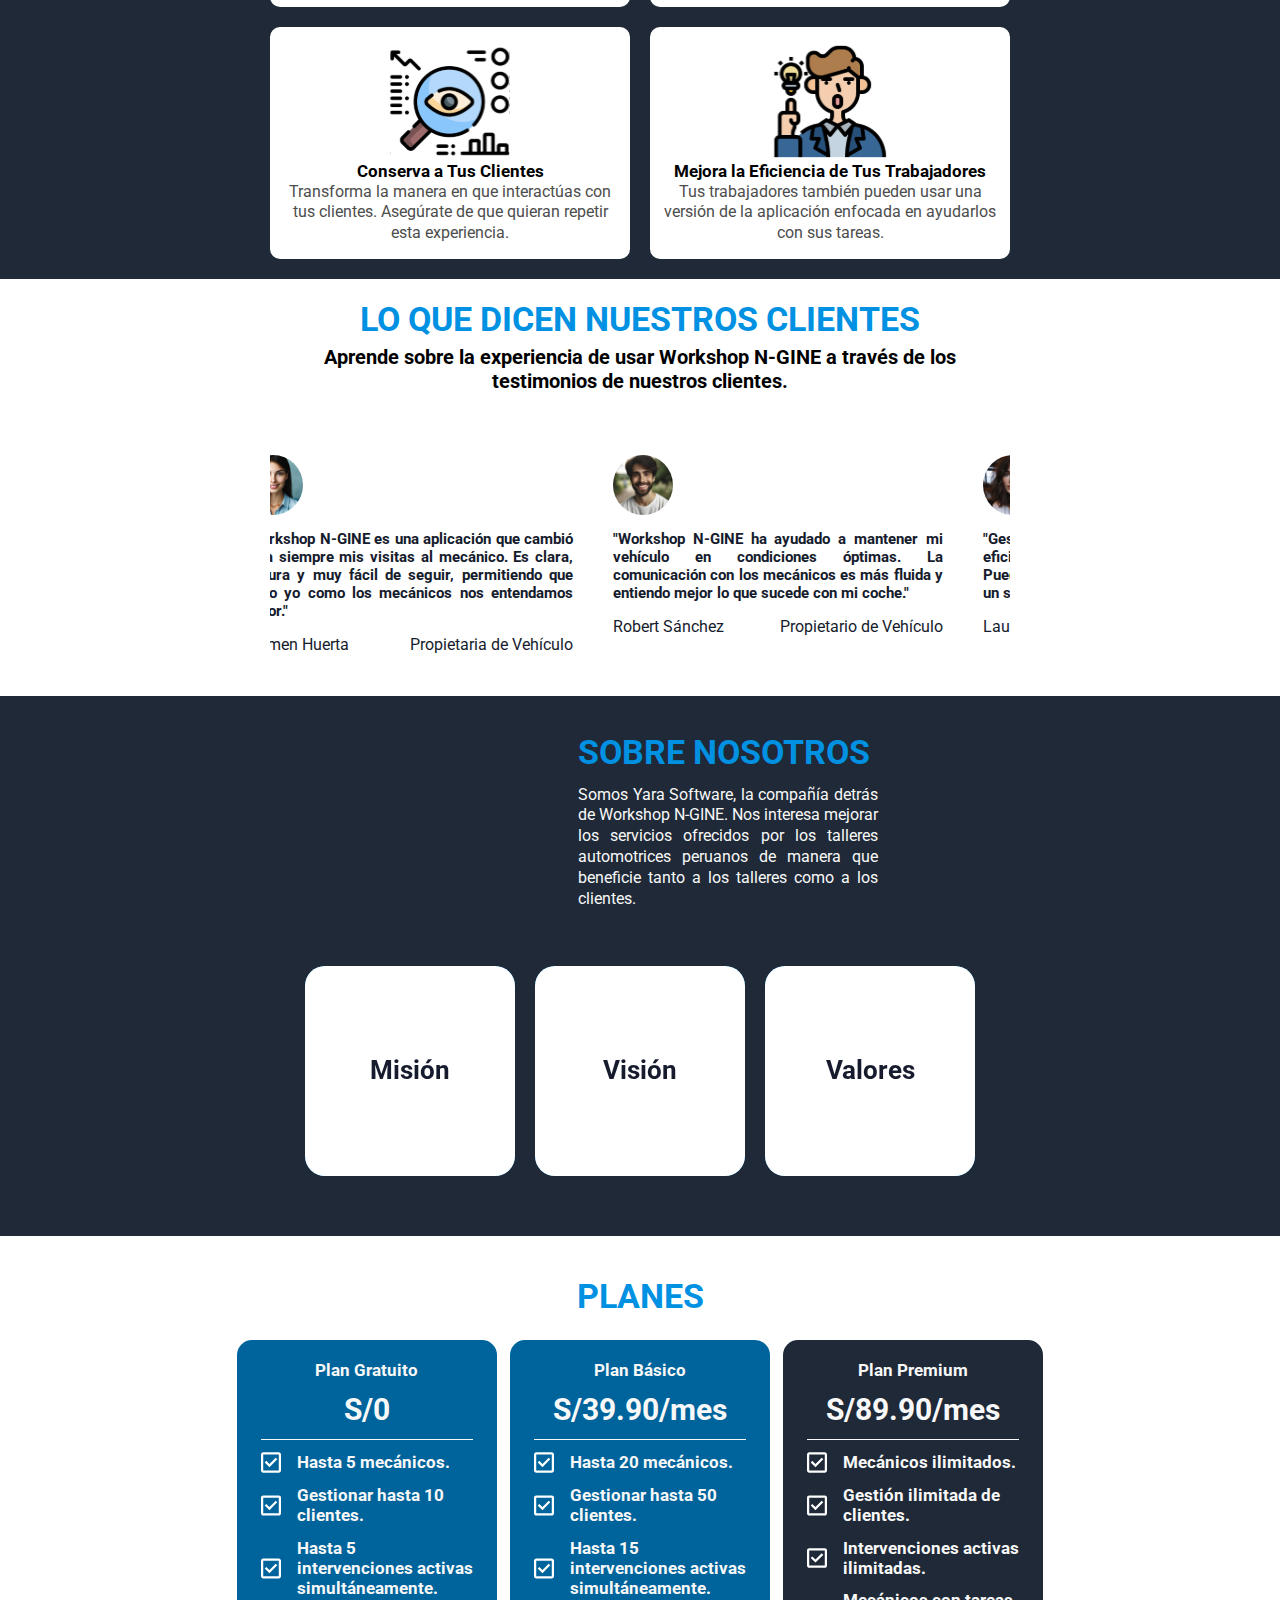
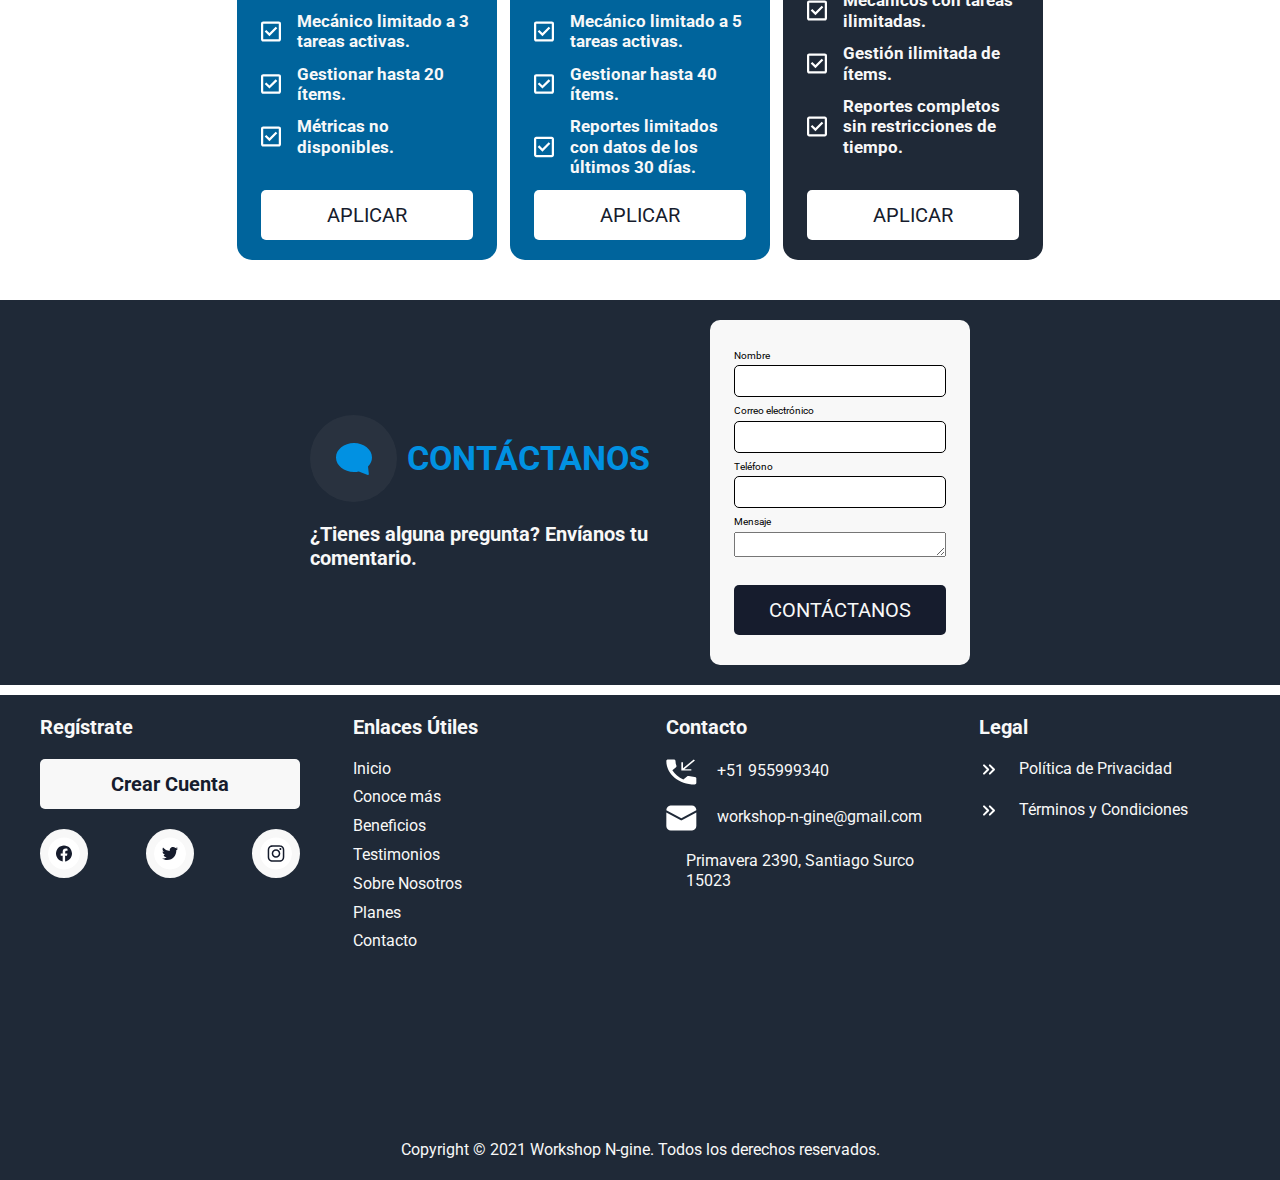
==== commit 265d7597: "feat(videos): embed 'About the Team' and 'About the Product' videos from YouTube" ====
--- a/public/index-es.html
+++ b/public/index-es.html
@@ -51,7 +51,7 @@
                 <h2 class="know-more__title">CONOCE MÁS</h2>
                 <h3 class="know-more__subtitle">Descubre una nueva forma de gestionar tu taller</h3>
             </div>
-            <img class="know-more__img" src="./assets/img/know-more.webp" alt="Foto ilustrativa aprender más">
+            <iframe class="know-more__img" width="560" height="315" src="https://www.youtube.com/embed/5zjb5uaVMX8?si=hGRXRKxIAv9lg_ES" title="YouTube video player" frameborder="0" allow="accelerometer; autoplay; clipboard-write; encrypted-media; gyroscope; picture-in-picture; web-share" referrerpolicy="strict-origin-when-cross-origin" allowfullscreen></iframe>
             <div class="know-more__content">
                 <p class="know-more__info">Conoce Workshop N-GINE, una plataforma que te permite gestionar las tareas de tu taller e interactuar con tus clientes de una manera completamente nueva.</p>
                 <button class="know-more__button"><a href="#contact-us">Contáctanos</a></button>
@@ -149,7 +149,7 @@
                     <h2 class="about-us__title">SOBRE NOSOTROS</h2>
                     <h3 class="about-us__info">Somos Yara Software, la compañía detrás de Workshop N-GINE. Nos interesa mejorar los servicios ofrecidos por los talleres automotrices peruanos de manera que beneficie tanto a los talleres como a los clientes.</h3>
                 </div>
-                <img class="about-us__img" src="./assets/img/about-us.webp" alt="Foto ilustrativa del equipo de Yara Software">
+                <iframe class="about-us__img" width="560" height="315" src="https://www.youtube.com/embed/tirevMe2LZ8?si=A8QRiRoPspuGB9-H" title="YouTube video player" frameborder="0" allow="accelerometer; autoplay; clipboard-write; encrypted-media; gyroscope; picture-in-picture; web-share" referrerpolicy="strict-origin-when-cross-origin" allowfullscreen></iframe>
                 <div class="about-us__details">
                     <div class="about-us__card">
                         <div class="about-us__front">
